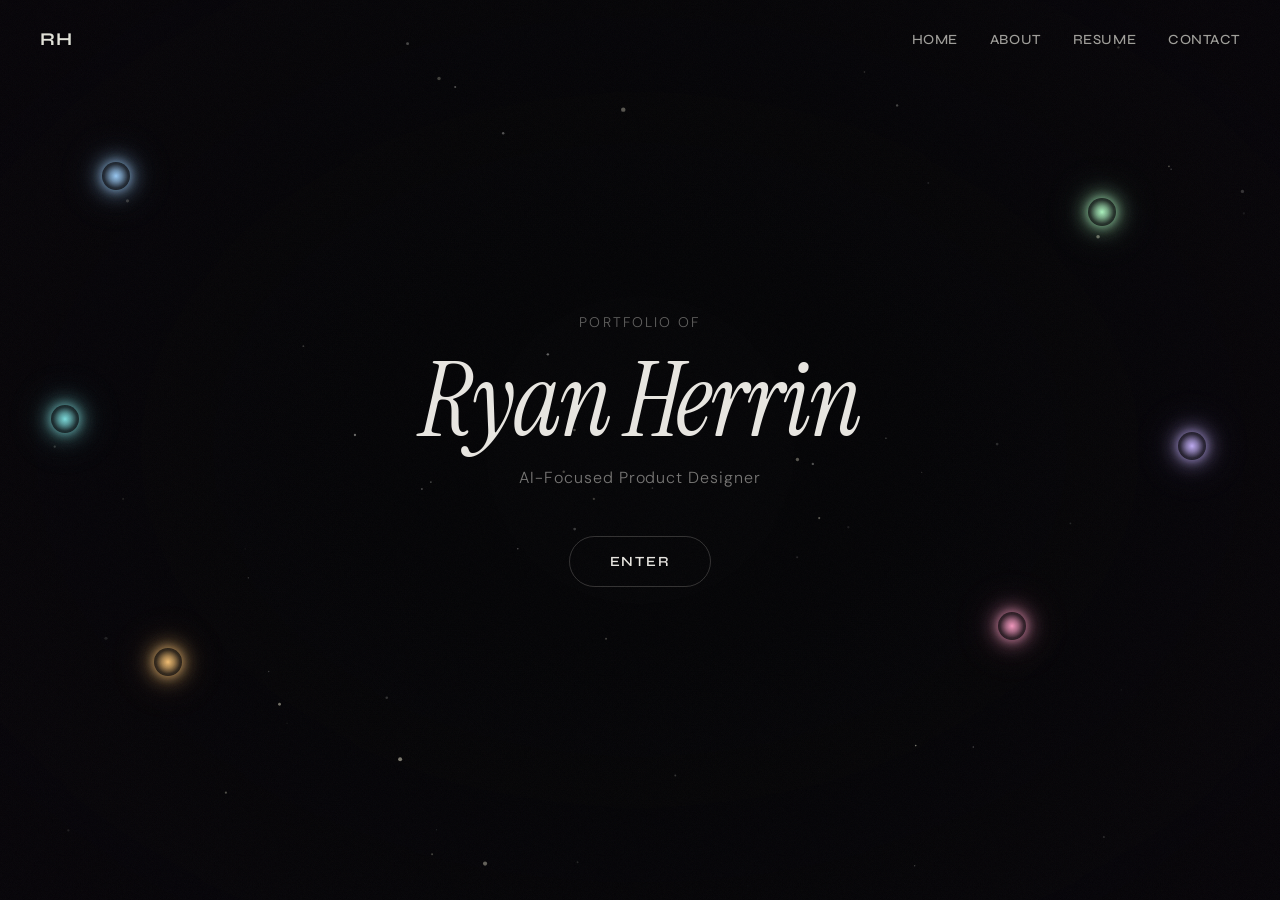
==== deep-field/index.html @ 2f9f117d "Add Resume nav link that downloads the PDF directly Placed between About and Contact on the home pag" ====
<!DOCTYPE html>
<html lang="en">
<head>
  <meta charset="UTF-8">
  <meta name="viewport" content="width=device-width, initial-scale=1.0">
  <title>Ryan Herrin — Deep Field</title>
  <link rel="preconnect" href="https://fonts.googleapis.com">
  <link rel="preconnect" href="https://fonts.gstatic.com" crossorigin>
  <link href="https://fonts.googleapis.com/css2?family=DM+Sans:wght@300;400&family=Instrument+Serif:ital@1&family=Syne:wght@500;600;700&display=swap" rel="stylesheet">
  <link rel="stylesheet" href="styles.css">
</head>
<body>

  <!-- Layer 1: Void canvas -->
  <canvas class="void" id="void"></canvas>

  <!-- Layer 2: Landing -->
  <section class="landing" id="landing">
    <div class="landing__inner">
      <p class="landing__pre">Portfolio of</p>
      <h1 class="landing__name">Ryan Herrin</h1>
      <p class="landing__role">AI-Focused Product Designer</p>
      <button class="landing__enter" id="enterBtn">Enter</button>
    </div>

    <!-- Floating Orbs -->
    <div class="orbs" id="orbs">
      <button class="orb" data-orb="photo" style="--orb-x: 8%; --orb-y: 18%;">
        <span class="orb__glow"></span>
        <span class="orb__label">Photo</span>
      </button>
      <button class="orb" data-orb="story" style="--orb-x: 85%; --orb-y: 22%;">
        <span class="orb__glow"></span>
        <span class="orb__label">My Story</span>
      </button>
      <button class="orb" data-orb="tools" style="--orb-x: 12%; --orb-y: 72%;">
        <span class="orb__glow"></span>
        <span class="orb__label">Tools</span>
      </button>
      <button class="orb" data-orb="fact" style="--orb-x: 78%; --orb-y: 68%;">
        <span class="orb__glow"></span>
        <span class="orb__label">Fun Fact</span>
      </button>
      <button class="orb" data-orb="quote" style="--orb-x: 92%; --orb-y: 48%;">
        <span class="orb__glow"></span>
        <span class="orb__label">Quote</span>
      </button>
      <button class="orb" data-orb="hobby" style="--orb-x: 4%; --orb-y: 45%;">
        <span class="orb__glow"></span>
        <span class="orb__label">Hobby</span>
      </button>
    </div>
  </section>

  <!-- Orb Card Modal -->
  <div class="orb-card" id="orbCard">
    <div class="orb-card__backdrop"></div>
    <div class="orb-card__panel">
      <button class="orb-card__close" aria-label="Close">&times;</button>
      <h3 class="orb-card__title"></h3>
      <div class="orb-card__body"></div>
    </div>
  </div>

  <!-- Lightbox -->
  <div class="lightbox" id="lightbox">
    <div class="lightbox__backdrop"></div>
    <div class="lightbox__content">
      <img class="lightbox__image" id="lightboxImage" src="" alt="" />
    </div>
    <div class="lightbox__controls">
      <button class="lightbox__arrow lightbox__arrow--prev" id="lightboxPrev" aria-label="Previous image">
        <svg width="20" height="20" viewBox="0 0 24 24" fill="none" stroke="currentColor" stroke-width="1.5"><path d="M15 4l-8 8 8 8"/></svg>
      </button>
      <button class="lightbox__close" id="lightboxClose" aria-label="Close">&times;</button>
      <button class="lightbox__arrow lightbox__arrow--next" id="lightboxNext" aria-label="Next image">
        <svg width="20" height="20" viewBox="0 0 24 24" fill="none" stroke="currentColor" stroke-width="1.5"><path d="M9 4l8 8-8 8"/></svg>
      </button>
    </div>
  </div>

  <!-- Layer 3: Projects -->
  <div class="projects" id="projects">
    <div class="projects__controls">
      <div class="projects__arrow" id="prevArrow" aria-label="Previous project">
        <svg width="20" height="20" viewBox="0 0 24 24" fill="none" stroke="currentColor" stroke-width="1.5">
          <path d="M15 4l-8 8 8 8"/>
        </svg>
      </div>
      <div class="projects__counter" id="projectCounter">
        <span class="projects__counter-current">01</span>
        <span class="projects__counter-sep">/</span>
        <span class="projects__counter-total">04</span>
      </div>
      <div class="projects__arrow" id="nextArrow" aria-label="Next project">
        <svg width="20" height="20" viewBox="0 0 24 24" fill="none" stroke="currentColor" stroke-width="1.5">
          <path d="M9 4l8 8-8 8"/>
        </svg>
      </div>
    </div>

    <section class="project" data-index="0" data-color="#3b82f6" data-gradient="linear-gradient(135deg, #080c18, #111d35 40%, #1e3a6d 70%, #3b82f6)">
      <div class="project__number">01</div>
      <div class="project__preview" style="background: linear-gradient(135deg, #080c18, #111d35 40%, #1e3a6d 70%, #3b82f6);">
        <div class="preview-mockups">
          <div class="mockup">
            <div class="mockup__bar"><span></span><span></span><span></span></div>
            <div class="mockup__screen mockup__screen--frame">
              <img src="images/lawgoat-cases.png" alt="LawGoat — Cases" loading="lazy">
            </div>
          </div>
        </div>
      </div>
      <div class="project__info">
        <h2 class="project__title">LawGoat</h2>
        <p class="project__category">Product Design / AI — Belva</p>
        <button class="project__link" data-case-study="lawgoat.html">View Project</button>
      </div>
    </section>

    <section class="project" data-index="1" data-color="#00b7c3" data-gradient="linear-gradient(160deg, #060e18, #0c2038 40%, #134a5e 70%, #00b7c3)">
      <div class="project__number">02</div>
      <div class="project__preview" style="background: linear-gradient(160deg, #060e18, #0c2038 40%, #134a5e 70%, #00b7c3);">
        <div class="preview-mockups">
          <div class="mockup">
            <div class="mockup__bar"><span></span><span></span><span></span></div>
            <div class="mockup__screen mockup__screen--frame">
              <img src="images/vmware-global-search-hero.png" alt="VMware — Global Search" loading="lazy">
            </div>
          </div>
        </div>
      </div>
      <div class="project__info">
        <h2 class="project__title">VMware</h2>
        <p class="project__category">Search UX / Enterprise Cloud</p>
        <button class="project__link" data-case-study="vmware.html">View Project</button>
      </div>
    </section>

    <section class="project" data-index="2" data-color="#00d4aa" data-gradient="linear-gradient(145deg, #040d1a, #0a2540 40%, #00695c 70%, #00d4aa)">
      <div class="project__number">03</div>
      <div class="project__preview" style="background: linear-gradient(145deg, #040d1a, #0a2540 40%, #00695c 70%, #00d4aa);">
        <div class="preview-mockups">
          <div class="mockup">
            <div class="mockup__bar"><span></span><span></span><span></span></div>
            <div class="mockup__screen" style="background: linear-gradient(180deg, #040d1a, #0a2540 60%); padding: 0; gap: 0; display: flex; flex-direction: column;">
              <div class="mock-topbar" style="border-bottom-color: rgba(0,212,170,0.1);">
                <div class="mock-logo" style="color: #00d4aa;">Currents</div>
                <div style="display: flex; gap: 12px;">
                  <div class="mock-nav-item is-active" style="color: #00d4aa;">Explore</div>
                  <div class="mock-nav-item">Data</div>
                  <div class="mock-nav-item">About</div>
                </div>
              </div>
              <div class="mock-main" style="flex: 1;">
                <div class="mock-heading" style="font-size: 14px;">Pacific Ocean Currents</div>
                <div class="mock-subtext">Real-time thermal data</div>
                <svg viewBox="0 0 400 100" style="width: 100%; margin-top: 8px;" preserveAspectRatio="none">
                  <path d="M0,50 Q50,15 100,50 T200,45 T300,55 T400,40" fill="none" stroke="rgba(0,212,170,0.5)" stroke-width="2"/>
                  <path d="M0,65 Q60,30 120,60 T240,55 T360,65 T400,55" fill="none" stroke="rgba(0,212,170,0.3)" stroke-width="1.5"/>
                  <path d="M0,35 Q40,60 100,30 T200,40 T300,25 T400,45" fill="none" stroke="rgba(0,180,200,0.35)" stroke-width="1.5"/>
                  <path d="M0,80 Q70,50 140,75 T280,70 T400,80" fill="none" stroke="rgba(0,212,170,0.2)" stroke-width="1"/>
                </svg>
                <div style="display: flex; gap: 16px; margin-top: 6px;">
                  <div style="display: flex; align-items: center; gap: 4px;"><div style="width: 6px; height: 6px; border-radius: 50%; background: #00d4aa;"></div><span class="mock-subtext">Warm</span></div>
                  <div style="display: flex; align-items: center; gap: 4px;"><div style="width: 6px; height: 6px; border-radius: 50%; background: #00b4c8;"></div><span class="mock-subtext">Cold</span></div>
                </div>
                <div style="display: flex; gap: 8px; margin-top: 8px;">
                  <div class="mock-stat" style="background: rgba(0,212,170,0.06); border-color: rgba(0,212,170,0.12);"><div class="mock-stat-value" style="color: #00d4aa; font-size: 11px;">23.4&deg;C</div><div class="mock-stat-label">Surface Temp</div></div>
                  <div class="mock-stat" style="background: rgba(0,180,200,0.06); border-color: rgba(0,180,200,0.12);"><div class="mock-stat-value" style="color: #00b4c8; font-size: 11px;">2.1 m/s</div><div class="mock-stat-label">Flow Speed</div></div>
                  <div class="mock-stat" style="background: rgba(0,212,170,0.06); border-color: rgba(0,212,170,0.12);"><div class="mock-stat-value" style="color: #00d4aa; font-size: 11px;">NNW</div><div class="mock-stat-label">Direction</div></div>
                </div>
              </div>
            </div>
          </div>
        </div>
      </div>
      <div class="project__info">
        <h2 class="project__title">Currents</h2>
        <p class="project__category">Data Visualization / Web</p>
        <button class="project__link" data-case-study="currents.html">View Project</button>
      </div>
    </section>

    <section class="project" data-index="3" data-color="#008080" data-gradient="linear-gradient(140deg, #1a1a1e, #2a2a30 30%, #005f5f 60%, #008080 80%, #00a5a5)">
      <div class="project__number">04</div>
      <div class="project__preview" style="background: linear-gradient(140deg, #1a1a1e, #2a2a30 30%, #005f5f 60%, #008080 80%, #00a5a5);">
        <div class="preview-mockups">
          <div class="mockup">
            <div class="mockup__bar"><span></span><span></span><span></span></div>
            <div class="mockup__screen mockup__screen--frame">
              <img src="images/ms95-desktop.png" alt="Windows 95 Rebuilt — desktop with Paint, Piano, Minesweeper, and Clippy open" loading="lazy">
            </div>
          </div>
        </div>
      </div>
      <div class="project__info">
        <h2 class="project__title">Windows 95 Rebuilt</h2>
        <p class="project__category">Interactive OS / Personal</p>
        <button class="project__link" data-case-study="ms95.html">View Project</button>
      </div>
    </section>

    <div class="projects__hints" id="projectHints">
      <span><kbd>&larr;</kbd><kbd>&rarr;</kbd> Navigate</span>
      <span><kbd>Enter</kbd> View</span>
      <span><kbd>Esc</kbd> Back</span>
    </div>
  </div>

  <!-- Layer 4: Overlays -->
  <div class="overlay" id="aboutOverlay">
    <div class="overlay__panel">
      <button class="overlay__close" data-close aria-label="Close">
        <svg width="24" height="24" viewBox="0 0 24 24" fill="none" stroke="currentColor" stroke-width="1.5">
          <path d="M18 6L6 18M6 6l12 12"/>
        </svg>
      </button>
      <h2 class="overlay__title">About</h2>
      <div class="overlay__body">
        <p>I'm Ryan Herrin, a product designer who ships as much code as Figma files. I'm currently Head of Product Design at Belva, where I built LawGoat, an AI-powered legal platform for law firms.</p>
        <p>I work on complex systems and AI-native interfaces, and the design systems that hold them together. Same standard whether I'm in Figma or in the codebase: clarity and craft.</p>
        <p>Open to product design roles focused on AI, developer tools, and complex software.</p>
      </div>
    </div>
  </div>

  <div class="overlay" id="contactOverlay">
    <div class="overlay__panel">
      <button class="overlay__close" data-close aria-label="Close">
        <svg width="24" height="24" viewBox="0 0 24 24" fill="none" stroke="currentColor" stroke-width="1.5">
          <path d="M18 6L6 18M6 6l12 12"/>
        </svg>
      </button>
      <h2 class="overlay__title">Contact</h2>
      <div class="overlay__body">
        <p>Open to new projects, collaborations, and conversations about design.</p>
        <div class="overlay__links">
          <a href="mailto:ryanjherrin@gmail.com" class="overlay__link">ryanjherrin@gmail.com</a>
          <a href="https://linkedin.com/in/ryanjherrin" class="overlay__link" target="_blank" rel="noopener">LinkedIn</a>
        </div>
      </div>
    </div>
  </div>

  <!-- Layer 5: Nav -->
  <nav class="nav" id="nav">
    <a href="#" class="nav__logo" id="navLogo">RH</a>
    <div class="nav__links">
      <button class="nav__link" id="navHome">Home</button>
      <button class="nav__link" data-overlay="aboutOverlay">About</button>
      <a class="nav__link" href="assets/Ryan%20Herrin%20Resume%202026.pdf" download="Ryan Herrin Resume 2026.pdf">Resume</a>
      <button class="nav__link" data-overlay="contactOverlay">Contact</button>
    </div>
  </nav>

  <!-- Layer 6: Grain -->
  <div class="grain"></div>

  <script src="script.js"></script>
</body>
</html>
---- deep-field/styles.css ----
/* ============================================
   Deep Field — Cosmic Void Portfolio
   ============================================ */

:root {
  --void: #050507;
  --white: #e8e6e1;
  --white-dim: rgba(232, 230, 225, 0.4);
  --project-color: #6a0572;
  --project-glow: rgba(106, 5, 114, 0.15);
  --ease-out-expo: cubic-bezier(0.16, 1, 0.3, 1);
  --ease-in-out: cubic-bezier(0.65, 0, 0.35, 1);
  --duration: 800ms;
}

/* ---- Custom Scrollbar ---- */

.orb-card__panel,
.project__detail,
.case-study__panel {
  scrollbar-width: none;
  position: relative;
}

.orb-card__panel::-webkit-scrollbar,
.project__detail::-webkit-scrollbar,
.case-study__panel::-webkit-scrollbar {
  display: none;
}

.scroll-thumb {
  position: fixed;
  right: 4px;
  width: 6px;
  border-radius: 2px;
  background: rgba(232, 230, 225, 0.2);
  opacity: 0;
  transition: opacity 0.3s ease;
  pointer-events: none;
  z-index: 100;
}

.scroll-thumb.is-visible {
  opacity: 1;
}

/* ---- Reset & Base ---- */

*, *::before, *::after {
  margin: 0;
  padding: 0;
  box-sizing: border-box;
}

html, body {
  width: 100%;
  height: 100%;
  overflow: hidden;
  background: var(--void);
  color: var(--white);
  font-family: 'DM Sans', sans-serif;
  font-weight: 300;
  -webkit-font-smoothing: antialiased;
  -moz-osx-font-smoothing: grayscale;
}

a {
  color: inherit;
  text-decoration: none;
}

button {
  background: none;
  border: none;
  color: inherit;
  cursor: pointer;
  font-family: inherit;
}

/* ---- Layer Stack ---- */

.void {
  position: fixed;
  inset: 0;
  z-index: 1;
}

.landing {
  position: fixed;
  inset: 0;
  z-index: 2;
  display: flex;
  align-items: center;
  justify-content: center;
  transition: opacity 600ms var(--ease-out-expo), transform 600ms var(--ease-out-expo);
}

.projects {
  position: fixed;
  inset: 0;
  z-index: 2;
  opacity: 0;
  pointer-events: none;
  transition: opacity 400ms var(--ease-out-expo);
}

.overlays,
.overlay {
  position: fixed;
  inset: 0;
  z-index: 3;
}

.nav {
  position: fixed;
  top: 0;
  left: 0;
  right: 0;
  z-index: 4;
  mix-blend-mode: difference;
}

.grain {
  position: fixed;
  inset: 0;
  z-index: 5;
  pointer-events: none;
  opacity: 0.035;
  background-image: url("data:image/svg+xml,%3Csvg viewBox='0 0 256 256' xmlns='http://www.w3.org/2000/svg'%3E%3Cfilter id='noise'%3E%3CfeTurbulence type='fractalNoise' baseFrequency='0.9' numOctaves='4' stitchTiles='stitch'/%3E%3C/filter%3E%3Crect width='100%25' height='100%25' filter='url(%23noise)'/%3E%3C/svg%3E");
  background-repeat: repeat;
  background-size: 180px;
}

/* ---- Depth fog vignette ---- */

body::after {
  content: '';
  position: fixed;
  inset: 0;
  z-index: 1;
  pointer-events: none;
  background: radial-gradient(ellipse at 50% 50%, transparent 30%, var(--void) 100%);
  opacity: 0.5;
  transition: background 800ms ease;
}

/* ---- Nav ---- */

.nav {
  display: flex;
  align-items: center;
  justify-content: space-between;
  padding: 28px 40px;
}

.nav__logo {
  font-family: 'Syne', sans-serif;
  font-weight: 700;
  font-size: 18px;
  letter-spacing: 0.05em;
}

.nav__links {
  display: flex;
  gap: 32px;
}

.nav__link {
  font-family: 'Syne', sans-serif;
  font-weight: 500;
  font-size: 14px;
  letter-spacing: 0.04em;
  text-transform: uppercase;
  opacity: 0.7;
  transition: opacity 300ms ease;
}

.nav__link:hover {
  opacity: 1;
}

/* ---- Landing ---- */

.landing__inner {
  text-align: center;
}

.landing__pre {
  font-size: 14px;
  letter-spacing: 0.15em;
  text-transform: uppercase;
  opacity: 0.4;
  margin-bottom: 16px;
}

.landing__name {
  font-family: 'Instrument Serif', serif;
  font-style: italic;
  font-weight: 400;
  font-size: clamp(48px, 8vw, 120px);
  line-height: 1.05;
  letter-spacing: -0.02em;
  margin-bottom: 12px;
}

.landing__role {
  font-size: 16px;
  opacity: 0.5;
  letter-spacing: 0.06em;
  margin-bottom: 48px;
}

.landing__enter {
  font-family: 'Syne', sans-serif;
  font-weight: 600;
  font-size: 14px;
  letter-spacing: 0.12em;
  text-transform: uppercase;
  padding: 16px 40px;
  border: 1px solid rgba(232, 230, 225, 0.2);
  border-radius: 60px;
  transition: border-color 400ms ease, background 400ms ease, transform 200ms ease;
}

.landing__enter:hover {
  border-color: rgba(232, 230, 225, 0.5);
  background: rgba(232, 230, 225, 0.05);
}

.landing__enter:active {
  transform: scale(0.97);
}

/* Landing exit transition */
.landing.is-exiting {
  opacity: 0;
  transform: scale(1.1) translateZ(100px);
  pointer-events: none;
}

.landing.is-hidden {
  display: none;
}

/* ---- Floating Orbs (fairy lights) ---- */

.orbs {
  position: absolute;
  inset: 0;
  z-index: 1;
  pointer-events: none;
  --parallax-x: 0;
  --parallax-y: 0;
  transform: translate(var(--parallax-x), var(--parallax-y));
  will-change: transform;
  transition: transform 0.3s ease-out;
}

.orb {
  --fairy: 190, 220, 255;          /* default cool-white */
  position: absolute;
  left: var(--orb-x);
  top: var(--orb-y);
  width: 28px;
  height: 28px;
  border-radius: 50%;
  border: none;
  background: none;
  color: inherit;
  padding: 0;
  pointer-events: auto;
  cursor: pointer;
  display: flex;
  align-items: center;
  justify-content: center;
  animation: orbFloat 6s ease-in-out infinite,
             orbPulse 3s ease-in-out infinite;
}

/* Per-orb fairy colors */
.orb:nth-child(1) { --fairy: 160, 210, 255; }  /* soft blue */
.orb:nth-child(2) { --fairy: 180, 255, 200; animation-duration: 7s, 3.4s; animation-delay: -1s, -0.6s; }  /* mint */
.orb:nth-child(3) { --fairy: 255, 200, 120; animation-duration: 8s, 2.8s; animation-delay: -2.5s, -1.2s; }  /* warm gold */
.orb:nth-child(4) { --fairy: 255, 160, 200; animation-duration: 5.5s, 3.6s; animation-delay: -0.5s, -2s; }  /* pink */
.orb:nth-child(5) { --fairy: 200, 180, 255; animation-duration: 7.5s, 2.6s; animation-delay: -3s, -0.8s; }  /* lavender */
.orb:nth-child(6) { --fairy: 130, 230, 230; animation-duration: 6.5s, 3.2s; animation-delay: -1.8s, -1.5s; }  /* cyan */

/* Bright core */
.orb__glow {
  width: 100%;
  height: 100%;
  border-radius: 50%;
  border: none;
  background: radial-gradient(circle at 50% 50%,
    rgba(var(--fairy), 0.95) 0%,
    rgba(var(--fairy), 0.6) 30%,
    rgba(var(--fairy), 0.15) 60%,
    transparent 100%);
  box-shadow:
    0 0 8px 2px rgba(var(--fairy), 0.5),
    0 0 20px 6px rgba(var(--fairy), 0.25),
    0 0 40px 12px rgba(var(--fairy), 0.1);
  transition: transform 0.4s var(--ease-out-expo),
              box-shadow 0.4s ease;
}

/* Outer aura via pseudo-element */
.orb__glow::after {
  content: '';
  position: absolute;
  inset: -18px;
  border-radius: 50%;
  background: radial-gradient(circle,
    rgba(var(--fairy), 0.08) 0%,
    rgba(var(--fairy), 0.03) 40%,
    transparent 70%);
  pointer-events: none;
}

.orb:hover .orb__glow {
  transform: scale(1.3);
  box-shadow:
    0 0 12px 4px rgba(var(--fairy), 0.7),
    0 0 30px 10px rgba(var(--fairy), 0.35),
    0 0 60px 20px rgba(var(--fairy), 0.15);
}

.orb__label {
  position: absolute;
  bottom: -1.75rem;
  left: 50%;
  transform: translateX(-50%) translateY(4px);
  font-family: 'Syne', sans-serif;
  font-size: 10px;
  font-weight: 600;
  letter-spacing: 0.12em;
  text-transform: uppercase;
  color: rgba(var(--fairy), 0.7);
  white-space: nowrap;
  opacity: 0;
  transition: opacity 0.3s ease, transform 0.3s ease;
  pointer-events: none;
  text-shadow: 0 0 8px rgba(var(--fairy), 0.4);
}

.orb:hover .orb__label {
  opacity: 1;
  transform: translateX(-50%) translateY(0);
}

@keyframes orbFloat {
  0%, 100% { transform: translate(0, 0); }
  25% { transform: translate(8px, -12px); }
  50% { transform: translate(-4px, 8px); }
  75% { transform: translate(6px, 4px); }
}

@keyframes orbPulse {
  0%, 100% { opacity: 0.7; filter: brightness(1); }
  50% { opacity: 1; filter: brightness(1.3); }
}

/* ---- Orb Card Modal ---- */

.orb-card {
  position: fixed;
  inset: 0;
  z-index: 10;
  display: flex;
  align-items: center;
  justify-content: center;
  pointer-events: none;
  opacity: 0;
  visibility: hidden;
  transition: opacity 0.3s ease, visibility 0.3s ease;
}

.orb-card.is-open {
  pointer-events: auto;
  opacity: 1;
  visibility: visible;
}

.orb-card__backdrop {
  position: absolute;
  inset: 0;
  background: rgba(5, 5, 7, 0.6);
  backdrop-filter: blur(6px);
  -webkit-backdrop-filter: blur(6px);
}

.orb-card__panel {
  position: relative;
  max-width: 400px;
  width: 90%;
  max-height: 80vh;
  overflow-y: auto;
  background: rgba(20, 20, 22, 0.85);
  border: 1px solid rgba(232, 230, 225, 0.1);
  border-radius: 16px;
  backdrop-filter: blur(20px);
  -webkit-backdrop-filter: blur(20px);
  padding: 2.5rem;
  transform: scale(0.92) translateY(20px);
  transition: transform 0.4s var(--ease-out-expo);
}

.orb-card.is-open .orb-card__panel {
  transform: scale(1) translateY(0);
}

.orb-card__close {
  position: absolute;
  top: 1rem;
  right: 1rem;
  width: 32px;
  height: 32px;
  border-radius: 50%;
  border: 1px solid rgba(232, 230, 225, 0.15);
  background: rgba(5, 5, 7, 0.4);
  color: var(--white);
  font-size: 1.2rem;
  line-height: 1;
  cursor: pointer;
  display: flex;
  align-items: center;
  justify-content: center;
  transition: border-color 0.3s ease, background 0.3s ease;
}

.orb-card__close:hover {
  border-color: rgba(232, 230, 225, 0.5);
  background: rgba(232, 230, 225, 0.08);
}

.orb-card__title {
  font-family: 'Syne', sans-serif;
  font-size: 1.4rem;
  font-weight: 700;
  letter-spacing: -0.02em;
  margin-bottom: 1.25rem;
  color: var(--white);
}

.orb-card__body {
  font-family: 'DM Sans', sans-serif;
  font-size: 15px;
  line-height: 1.7;
  color: rgba(232, 230, 225, 0.7);
}

.orb-card__body img {
  width: 100%;
  border-radius: 8px;
  margin-bottom: 1rem;
}

.orb-card__body .orb-pills {
  display: flex;
  flex-wrap: wrap;
  gap: 8px;
}

.orb-card__body .orb-pill {
  font-family: 'Syne', sans-serif;
  font-size: 11px;
  font-weight: 500;
  letter-spacing: 0.06em;
  text-transform: uppercase;
  padding: 6px 14px;
  border: 1px solid rgba(232, 230, 225, 0.15);
  border-radius: 60px;
  background: rgba(232, 230, 225, 0.05);
  color: var(--white);
}

.orb-card__body blockquote {
  font-family: 'Instrument Serif', serif;
  font-style: italic;
  font-size: 1.15rem;
  line-height: 1.6;
  color: var(--white);
  border-left: 2px solid var(--white-dim);
  padding-left: 1.25rem;
  margin: 0;
}

.orb-card__body blockquote cite {
  display: block;
  font-family: 'DM Sans', sans-serif;
  font-style: normal;
  font-size: 13px;
  color: var(--white-dim);
  margin-top: 0.75rem;
}

/* ---- Projects Container ---- */

.projects.is-active {
  opacity: 1;
  pointer-events: auto;
}

/* ---- Bottom Controls Bar ---- */

.projects__controls {
  position: absolute;
  bottom: 36px;
  left: 50%;
  transform: translateX(-50%);
  z-index: 10;
  display: flex;
  align-items: center;
  gap: 20px;
}

.projects__arrow {
  width: 44px;
  height: 44px;
  display: flex;
  align-items: center;
  justify-content: center;
  border: 1px solid rgba(232, 230, 225, 0.15);
  border-radius: 50%;
  opacity: 0.5;
  cursor: pointer;
  transition: opacity 300ms ease, border-color 300ms ease, transform 200ms ease;
  flex-shrink: 0;
}

.projects__arrow:hover {
  opacity: 1;
  border-color: rgba(232, 230, 225, 0.4);
}

.projects__arrow:active {
  transform: scale(0.92);
}

/* ---- Project Counter ---- */

.projects__counter {
  font-family: 'DM Sans', sans-serif;
  font-weight: 300;
  font-size: 14px;
  letter-spacing: 0.2em;
  opacity: 0.4;
  display: flex;
  gap: 6px;
}

.projects__counter-current {
  opacity: 1;
}

.projects__counter-sep {
  opacity: 0.4;
}

/* ---- Project Slide ---- */

.project {
  position: absolute;
  inset: 0;
  display: flex;
  align-items: center;
  justify-content: center;
  opacity: 0;
  pointer-events: none;
  perspective: 1000px;
}

.project.is-active {
  opacity: 1;
  pointer-events: auto;
}

/* Transition states */
.project.is-leaving {
  animation: projectLeave var(--duration) var(--ease-in-out) forwards;
}

.project.is-entering {
  animation: projectEnter var(--duration) var(--ease-in-out) forwards;
}

@keyframes projectLeave {
  0% {
    opacity: 1;
    transform: scale(1) translateZ(0);
  }
  100% {
    opacity: 0;
    transform: scale(0.85) translateZ(-200px);
  }
}

@keyframes projectEnter {
  0% {
    opacity: 0;
    transform: scale(1.15) translateZ(200px);
  }
  100% {
    opacity: 1;
    transform: scale(1) translateZ(0);
  }
}

/* ---- Project Layout ---- */

.project__preview {
  position: absolute;
  width: 55vw;
  height: 65vh;
  max-height: 680px;
  right: 5vw;
  top: 50%;
  transform: translateY(-50%);
  border-radius: 16px;
  overflow: hidden;
  box-shadow: 0 0 120px 40px var(--project-glow);
  transition: box-shadow var(--duration) ease;
}

.project__number {
  position: absolute;
  left: 6vw;
  top: 50%;
  transform: translateY(-70%);
  font-family: 'Instrument Serif', serif;
  font-style: italic;
  font-size: clamp(80px, 12vw, 180px);
  line-height: 1;
  opacity: 0.08;
  user-select: none;
}

.project__info {
  position: absolute;
  left: 6vw;
  top: 50%;
  transform: translateY(-20%);
  max-width: 30vw;
}

.project__title {
  font-family: 'Syne', sans-serif;
  font-weight: 700;
  font-size: clamp(28px, 4vw, 56px);
  line-height: 1.1;
  letter-spacing: -0.02em;
  margin-bottom: 12px;
}

.project__category {
  font-size: 14px;
  letter-spacing: 0.08em;
  text-transform: uppercase;
  opacity: 0.45;
  margin-bottom: 28px;
}

.project__link {
  font-family: 'Syne', sans-serif;
  font-weight: 600;
  font-size: 12px;
  letter-spacing: 0.1em;
  text-transform: uppercase;
  opacity: 0.6;
  padding: 10px 24px;
  border: 1px solid rgba(232, 230, 225, 0.25);
  border-radius: 60px;
  white-space: nowrap;
  transition: opacity 300ms ease, border-color 300ms ease, background 300ms ease;
}

.project__link:hover {
  opacity: 1;
  border-color: rgba(232, 230, 225, 0.5);
  background: rgba(232, 230, 225, 0.05);
}

/* ---- Shortcut Hints ---- */

.projects__hints {
  position: absolute;
  bottom: 36px;
  right: 40px;
  z-index: 10;
  display: flex;
  flex-wrap: wrap;
  justify-content: flex-end;
  gap: 16px 24px;
  max-width: 40%;
  font-family: 'DM Sans', sans-serif;
  font-size: 13px;
  letter-spacing: 0.04em;
  color: rgba(232, 230, 225, 0.55);
  transition: opacity 400ms ease;
}

.projects__hints span {
  display: flex;
  align-items: center;
  gap: 8px;
}

.projects__hints kbd {
  display: inline-block;
  font-family: inherit;
  font-size: 11px;
  line-height: 1;
  padding: 4px 8px;
  border: 1px solid rgba(232, 230, 225, 0.2);
  border-radius: 4px;
  background: rgba(232, 230, 225, 0.08);
  color: rgba(232, 230, 225, 0.7);
}

/* ---- Detail View — Expand In-Place ---- */

.project.is-detail .project__preview {
  opacity: 0;
  pointer-events: none;
  transition: opacity 400ms ease;
}

.project.is-detail-closing .project__preview {
  opacity: 0;
  transition: none;
}

.project.is-detail .project__number {
  opacity: 0;
  transition: opacity 400ms ease;
}

.project.is-detail .project__info {
  opacity: 0;
  pointer-events: none;
  transition: opacity 400ms ease;
}

/* Hide controls when detail is open */
.projects.has-detail .projects__controls,
.projects.has-detail .projects__hints {
  opacity: 0;
  pointer-events: none;
  transition: opacity 400ms ease;
}

/* ---- Detail Panel ---- */

.project__detail {
  display: none;
  position: fixed;
  inset: 0;
  z-index: 2;
  flex-direction: column;
  justify-content: flex-start;
  align-items: center;
  padding: 2rem 3rem 5rem;
  text-align: center;
  overflow-y: auto;
  background: rgba(5, 5, 7, 0.92);
  backdrop-filter: blur(40px);
  -webkit-backdrop-filter: blur(40px);
}

.project.is-detail .project__detail {
  display: flex;
  animation: detailFadeIn 500ms ease both;
  animation-delay: 300ms;
}

.project.is-detail-closing .project__detail {
  animation: detailFadeOut 300ms ease both;
}

@keyframes detailFadeIn {
  from { opacity: 0; transform: translateY(20px); }
  to   { opacity: 1; transform: translateY(0); }
}

@keyframes detailFadeOut {
  from { opacity: 1; transform: translateY(0); }
  to   { opacity: 0; transform: translateY(-10px); }
}

/* Back Button */
.project__detail-back {
  position: sticky;
  top: 56px;
  align-self: flex-start;
  z-index: 10;
  font-family: 'Syne', sans-serif;
  font-weight: 500;
  font-size: 13px;
  letter-spacing: 0.08em;
  text-transform: uppercase;
  color: var(--white);
  background: rgba(5, 5, 7, 0.6);
  border: 1px solid rgba(232, 230, 225, 0.2);
  border-radius: 60px;
  padding: 10px 24px;
  cursor: pointer;
  backdrop-filter: blur(12px);
  -webkit-backdrop-filter: blur(12px);
  transition: border-color 300ms ease, background 300ms ease;
  margin-bottom: -44px;
  flex-shrink: 0;
}

.project__detail-back:hover {
  border-color: rgba(232, 230, 225, 0.5);
  background: rgba(232, 230, 225, 0.05);
}

/* Detail Content */
.project__detail-content {
  max-width: 900px;
  display: flex;
  flex-direction: column;
  align-items: center;
  gap: 24px;
}

.project__detail-title {
  font-family: 'Syne', sans-serif;
  font-weight: 700;
  font-size: clamp(28px, 5vw, 48px);
  line-height: 1.1;
  letter-spacing: -0.02em;
  order: -2;
}

.project__detail-desc {
  font-size: 16px;
  line-height: 1.8;
  opacity: 0.7;
  max-width: 680px;
}

.project__detail-tags {
  display: flex;
  flex-wrap: wrap;
  gap: 8px 16px;
  justify-content: center;
  order: -1;
}

.project__detail-tags span {
  font-family: 'Syne', sans-serif;
  font-weight: 500;
  font-size: 11px;
  letter-spacing: 0.06em;
  text-transform: uppercase;
  padding: 6px 14px;
  border-radius: 6px;
}

/* LawGoat: purple, blue, pink, amber — all distinct */
.tag-design       { background: rgba(139, 92, 246, 0.1);  color: rgba(167, 139, 250, 0.8); }
.tag-ai           { background: rgba(59, 130, 246, 0.1);  color: rgba(96, 165, 250, 0.8); }
.tag-legal        { background: rgba(244, 114, 182, 0.1); color: rgba(244, 114, 182, 0.8); }
.tag-dashboard    { background: rgba(251, 191, 36, 0.1);  color: rgba(251, 191, 36, 0.8); }
/* VMware: teal, sky, orange, green — all distinct */
.tag-enterprise   { background: rgba(0, 183, 195, 0.1);   color: rgba(0, 183, 195, 0.8); }
.tag-cloud        { background: rgba(56, 189, 248, 0.1);  color: rgba(56, 189, 248, 0.8); }
.tag-systems      { background: rgba(251, 146, 60, 0.1);  color: rgba(251, 146, 60, 0.8); }
.tag-dataviz      { background: rgba(0, 212, 170, 0.1);   color: rgba(0, 212, 170, 0.8); }
/* Currents: green, blue, amber, purple — all distinct */
.tag-web          { background: rgba(59, 130, 246, 0.1);  color: rgba(96, 165, 250, 0.8); }
.tag-d3           { background: rgba(251, 191, 36, 0.1);  color: rgba(251, 191, 36, 0.8); }
.tag-editorial    { background: rgba(139, 92, 246, 0.1);  color: rgba(167, 139, 250, 0.8); }
/* MS95: teal, pink, sky, orange — all distinct (systems reused from VMware) */
.tag-concept      { background: rgba(0, 183, 195, 0.1);   color: rgba(0, 183, 195, 0.8); }
.tag-ui           { background: rgba(244, 114, 182, 0.1); color: rgba(244, 114, 182, 0.8); }
.tag-nostalgia    { background: rgba(56, 189, 248, 0.1);  color: rgba(56, 189, 248, 0.8); }

.project__detail-links {
  display: flex;
  gap: 12px;
  margin-top: 8px;
}

.project__detail-link {
  font-family: 'Syne', sans-serif;
  font-weight: 500;
  font-size: 13px;
  letter-spacing: 0.06em;
  text-transform: uppercase;
  color: var(--white);
  padding: 10px 28px;
  border: 1px solid rgba(232, 230, 225, 0.25);
  border-radius: 60px;
  transition: border-color 300ms ease, background 300ms ease;
}

.project__detail-link:hover {
  border-color: rgba(232, 230, 225, 0.6);
  background: rgba(232, 230, 225, 0.08);
}

/* Other Projects Nav */
.detail-other {
  width: 100%;
  margin-top: 16px;
  padding-top: 24px;
  border-top: 1px solid rgba(232, 230, 225, 0.08);
}

.detail-other__label {
  font-family: 'Syne', sans-serif;
  font-size: 11px;
  font-weight: 600;
  letter-spacing: 0.1em;
  text-transform: uppercase;
  color: rgba(232, 230, 225, 0.35);
  margin-bottom: 12px;
}

.detail-other__list {
  display: flex;
  gap: 10px;
  flex-wrap: wrap;
  justify-content: center;
}

.detail-other__item {
  display: flex;
  align-items: center;
  gap: 8px;
  font-family: 'Syne', sans-serif;
  font-size: 13px;
  font-weight: 500;
  color: var(--white);
  background: rgba(232, 230, 225, 0.04);
  border: 1px solid rgba(232, 230, 225, 0.1);
  border-radius: 60px;
  padding: 10px 20px;
  cursor: pointer;
  transition: border-color 300ms ease, background 300ms ease;
}

.detail-other__item:hover {
  border-color: rgba(232, 230, 225, 0.3);
  background: rgba(232, 230, 225, 0.08);
}

.detail-other__dot {
  width: 8px;
  height: 8px;
  border-radius: 50%;
  flex-shrink: 0;
}

/* Detail Preview Card */
.detail-preview {
  position: relative;
  width: 100%;
  max-width: 640px;
  aspect-ratio: 16 / 10;
  border-radius: 16px;
  margin-top: 44px;
  overflow: hidden;
  box-shadow: 0 0 60px 20px var(--project-glow);
  order: -3;
}

.detail-preview .preview-mockups {
  position: absolute;
  inset: 0;
  pointer-events: none;
}

.detail-preview .preview-mockups .mockup {
  width: 100%;
  height: 100%;
  max-width: none;
  border-radius: 0;
  border: none;
  box-shadow: none;
  display: flex;
  flex-direction: column;
}

.detail-preview .preview-mockups .mockup__bar {
  padding: 10px 14px;
  flex-shrink: 0;
}

.detail-preview .preview-mockups .mockup__screen {
  min-height: 0;
  flex: 1;
  overflow: hidden;
}

/* Feature Cards */
.project__detail-features {
  display: grid;
  grid-template-columns: repeat(3, 1fr);
  gap: 16px;
  width: 100%;
  text-align: left;
}

.feature-card {
  background: rgba(232, 230, 225, 0.03);
  border: 1px solid rgba(232, 230, 225, 0.1);
  border-radius: 16px;
  padding: 20px;
  display: flex;
  flex-direction: column;
  align-items: flex-start;
  gap: 10px;
  transition: border-color 300ms ease, background 300ms ease;
  cursor: pointer;
}

.feature-card:hover {
  border-color: rgba(232, 230, 225, 0.25);
  background: rgba(232, 230, 225, 0.05);
}

.feature-card__visual {
  width: 36px;
  height: 36px;
  border-radius: 10px;
  display: flex;
  align-items: center;
  justify-content: center;
}

.feature-card__title {
  font-family: 'Syne', sans-serif;
  font-weight: 600;
  font-size: 14px;
  line-height: 1.2;
}

.feature-card__desc {
  font-size: 13px;
  line-height: 1.5;
  opacity: 0.5;
}

.feature-card__arrow {
  font-family: 'Syne', sans-serif;
  font-size: 12px;
  font-weight: 500;
  letter-spacing: 0.04em;
  opacity: 0.35;
  margin-top: auto;
  transition: opacity 300ms ease;
}

.feature-card:hover .feature-card__arrow {
  opacity: 0.7;
}

/* Feature Card Spotlight Thumbnail */
.feature-card__thumb {
  position: relative;
  width: 100%;
  aspect-ratio: 16 / 10;
  border-radius: 6px;
  overflow: hidden;
  margin-bottom: 10px;
}

.feature-card__thumb img {
  width: 100%;
  height: 100%;
  object-fit: cover;
}

/* Lightbox Overlay */
.lightbox {
  position: fixed;
  inset: 0;
  z-index: 50;
  display: flex;
  align-items: center;
  justify-content: center;
  pointer-events: none;
  opacity: 0;
  visibility: hidden;
  transition: opacity 0.3s ease, visibility 0.3s ease;
}

.lightbox.is-open {
  opacity: 1;
  visibility: visible;
  pointer-events: auto;
}

.lightbox__backdrop {
  position: absolute;
  inset: 0;
  background: rgba(5, 5, 7, 0.92);
  backdrop-filter: blur(16px);
  -webkit-backdrop-filter: blur(16px);
}

.lightbox__content {
  position: relative;
  display: flex;
  align-items: center;
  justify-content: center;
  width: 90vw;
  height: 80vh;
  transform: scale(0.95);
  transition: transform 0.3s ease;
}

.lightbox.is-open .lightbox__content {
  transform: scale(1);
}

.lightbox__image {
  max-width: 100%;
  max-height: 100%;
  object-fit: contain;
  border-radius: 8px;
  box-shadow: 0 12px 60px rgba(0, 0, 0, 0.5);
}

.lightbox__controls {
  position: absolute;
  bottom: 32px;
  left: 50%;
  transform: translateX(-50%);
  display: flex;
  align-items: center;
  gap: 16px;
  z-index: 2;
}

.lightbox__close,
.lightbox__arrow {
  width: 44px;
  height: 44px;
  border-radius: 50%;
  display: flex;
  align-items: center;
  justify-content: center;
  background: rgba(232, 230, 225, 0.08);
  border: 1px solid rgba(232, 230, 225, 0.12);
  backdrop-filter: blur(12px);
  -webkit-backdrop-filter: blur(12px);
  color: var(--white);
  font-size: 22px;
  cursor: pointer;
  transition: background 0.2s ease, border-color 0.2s ease;
}

.lightbox__close:hover,
.lightbox__arrow:hover {
  background: rgba(232, 230, 225, 0.15);
  border-color: rgba(232, 230, 225, 0.25);
}

.lightbox--single .lightbox__arrow {
  display: none;
}

/* Lightbox Responsive */
@media (max-width: 768px) {
  .lightbox__content {
    width: 96vw;
    height: 70vh;
  }

  .lightbox__controls {
    bottom: 20px;
  }

  .lightbox__close,
  .lightbox__arrow {
    width: 38px;
    height: 38px;
    font-size: 18px;
  }
}

/* Case Study Modal */
.case-study {
  position: fixed;
  inset: 0;
  z-index: 20;
  display: flex;
  align-items: center;
  justify-content: center;
  pointer-events: none;
  opacity: 0;
  visibility: hidden;
  transition: opacity 0.3s ease, visibility 0.3s ease;
}

.case-study.is-open {
  pointer-events: auto;
  opacity: 1;
  visibility: visible;
}

.case-study__backdrop {
  position: absolute;
  inset: 0;
  background: rgba(5, 5, 7, 0.7);
  backdrop-filter: blur(8px);
  -webkit-backdrop-filter: blur(8px);
}

.case-study__panel {
  position: relative;
  max-width: 560px;
  width: 90%;
  max-height: 80vh;
  overflow-y: auto;
  background: rgba(20, 20, 22, 0.9);
  border: 1px solid rgba(232, 230, 225, 0.1);
  border-radius: 16px;
  backdrop-filter: blur(20px);
  -webkit-backdrop-filter: blur(20px);
  padding: 2.5rem;
  transform: scale(0.92) translateY(20px);
  transition: transform 0.4s var(--ease-out-expo);
  text-align: left;
}

.case-study.is-open .case-study__panel {
  transform: scale(1) translateY(0);
}

.case-study__close {
  position: sticky;
  top: 0;
  float: right;
  width: 32px;
  height: 32px;
  border-radius: 50%;
  border: 1px solid rgba(232, 230, 225, 0.15);
  background: rgba(5, 5, 7, 0.6);
  backdrop-filter: blur(12px);
  -webkit-backdrop-filter: blur(12px);
  color: var(--white);
  font-size: 1.2rem;
  line-height: 1;
  cursor: pointer;
  display: flex;
  align-items: center;
  justify-content: center;
  transition: border-color 0.3s ease, background 0.3s ease;
  z-index: 2;
}

.case-study__close:hover {
  border-color: rgba(232, 230, 225, 0.5);
  background: rgba(232, 230, 225, 0.08);
}

.case-study__icon {
  width: 48px;
  height: 48px;
  border-radius: 12px;
  display: flex;
  align-items: center;
  justify-content: center;
  margin-bottom: 16px;
}

.case-study__title {
  font-family: 'Syne', sans-serif;
  font-size: 1.3rem;
  font-weight: 700;
  letter-spacing: -0.02em;
  margin-bottom: 8px;
  color: var(--white);
}

.case-study__desc {
  font-size: 15px;
  line-height: 1.7;
  color: rgba(232, 230, 225, 0.65);
  margin-bottom: 24px;
}

.case-study__image {
  width: 100%;
  border-radius: 10px;
  margin-bottom: 24px;
  overflow: hidden;
}

/* Gallery item with hover overlay */
.case-study__gallery-item {
  position: relative;
  border-radius: 10px;
  overflow: hidden;
  background: rgba(232, 230, 225, 0.04);
  border: 1px solid rgba(232, 230, 225, 0.06);
  aspect-ratio: 16 / 10;
  cursor: zoom-in;
}

.case-study__gallery-item img {
  width: 100%;
  height: 100%;
  object-fit: cover;
  transition: transform 0.4s ease;
}

.case-study__gallery-item::after {
  content: '';
  position: absolute;
  inset: 0;
  background: rgba(0, 0, 0, 0.4) url("data:image/svg+xml,%3Csvg xmlns='http://www.w3.org/2000/svg' width='28' height='28' viewBox='0 0 24 24' fill='none' stroke='rgba(255,255,255,0.8)' stroke-width='1.5'%3E%3Ccircle cx='11' cy='11' r='7'/%3E%3Cpath d='M16 16l4 4'/%3E%3C/svg%3E") center / 28px no-repeat;
  opacity: 0;
  transition: opacity 0.3s ease;
  pointer-events: none;
}

.case-study__gallery-item:hover::after {
  opacity: 1;
}

.case-study__gallery-item:hover img {
  transform: scale(1.06);
}

.case-study__section {
  margin-bottom: 20px;
}

.case-study__section-title {
  font-family: 'Syne', sans-serif;
  font-size: 11px;
  font-weight: 600;
  letter-spacing: 0.1em;
  text-transform: uppercase;
  color: rgba(232, 230, 225, 0.4);
  margin-bottom: 8px;
}

.case-study__section p {
  font-size: 14px;
  line-height: 1.7;
  color: rgba(232, 230, 225, 0.6);
}


/* ---- Mockup Screens ---- */

.mockups {
  display: flex;
  align-items: flex-end;
  justify-content: center;
  gap: 20px;
  width: 100%;
  max-width: 640px;
}

.mockup {
  flex: 1;
  max-width: 420px;
  border-radius: 8px;
  overflow: hidden;
  border: 1px solid rgba(232, 230, 225, 0.1);
  background: rgba(5, 5, 7, 0.6);
  box-shadow: 0 8px 40px rgba(0, 0, 0, 0.4);
}

.mockup--phone {
  flex: 0 0 140px;
  max-width: 140px;
  border-radius: 12px;
}

.mockup__bar {
  display: flex;
  align-items: center;
  gap: 5px;
  padding: 8px 10px;
  background: rgba(232, 230, 225, 0.04);
  border-bottom: 1px solid rgba(232, 230, 225, 0.06);
}

.mockup__bar span {
  width: 7px;
  height: 7px;
  border-radius: 50%;
  background: rgba(232, 230, 225, 0.12);
}

.mockup--phone .mockup__bar {
  justify-content: center;
  padding: 6px;
}

.mockup--phone .mockup__bar span {
  width: 32px;
  height: 4px;
  border-radius: 2px;
}

.mockup__screen {
  padding: 12px;
  min-height: 200px;
  display: flex;
  flex-direction: column;
  gap: 8px;
}

.mockup--phone .mockup__screen {
  min-height: 240px;
  padding: 10px;
  gap: 8px;
}

/* Wireframe building blocks */
.mockup__nav-wire {
  height: 8px;
  border-radius: 4px;
  background: rgba(232, 230, 225, 0.08);
}

.mockup__hero-wire {
  height: 25%;
  border-radius: 6px;
  background: rgba(232, 230, 225, 0.06);
}

.mockup__line-wire {
  height: 6px;
  width: 80%;
  border-radius: 3px;
  background: rgba(232, 230, 225, 0.08);
}

.mockup__btn-wire {
  width: 50%;
  height: 24px;
  border-radius: 12px;
  border: 1px solid rgba(232, 230, 225, 0.12);
  margin-top: auto;
  align-self: center;
}

.mockup__card-wire {
  flex: 1;
  min-height: 50px;
  border-radius: 6px;
  background: rgba(232, 230, 225, 0.05);
  border: 1px solid rgba(232, 230, 225, 0.06);
}

.mockup__stat-wire {
  flex: 1;
  height: 36px;
  border-radius: 6px;
  background: rgba(232, 230, 225, 0.05);
  border: 1px solid rgba(232, 230, 225, 0.06);
}

.mockup__chart-wire {
  height: 35%;
  border-radius: 6px;
  background: linear-gradient(180deg, rgba(232, 230, 225, 0.06) 0%, rgba(232, 230, 225, 0.02) 100%);
  border: 1px solid rgba(232, 230, 225, 0.06);
}

.mockup__circle-wire {
  width: 60px;
  height: 60px;
  border-radius: 50%;
  border: 1px solid rgba(232, 230, 225, 0.1);
  align-self: center;
  margin: 12px 0;
}

.mockup__row {
  display: flex;
  gap: 8px;
}

/* Sidebar + content layout */
.mockup__sidebar-wire {
  position: absolute;
  left: 0;
  top: 0;
  bottom: 0;
  width: 22%;
  background: rgba(232, 230, 225, 0.04);
  border-right: 1px solid rgba(232, 230, 225, 0.06);
}

.mockup__screen:has(.mockup__sidebar-wire) {
  position: relative;
  padding-left: calc(22% + 12px);
}

.mockup__content-wire {
  display: flex;
  flex-direction: column;
  gap: 8px;
  flex: 1;
}

/* ---- Preview Mockups (on project card) ---- */

.preview-mockups {
  position: absolute;
  inset: 0;
  pointer-events: none;
}

.preview-mockups .mockup {
  width: 100%;
  height: 100%;
  max-width: none;
  border-radius: 0;
  border: none;
  box-shadow: none;
  display: flex;
  flex-direction: column;
}

.preview-mockups .mockup__bar {
  padding: 10px 14px;
  flex-shrink: 0;
}

.preview-mockups .mockup__screen {
  min-height: 0;
  flex: 1;
  overflow: hidden;
}

/* Future: when using real images instead of mockups */
.project__preview img {
  width: 100%;
  height: 100%;
  object-fit: cover;
  display: block;
}

/* Preview mockups hidden in detail (whole preview fades) */

/* ---- Realistic Mock UI Elements ---- */

.mock-sidebar {
  position: absolute;
  left: 0;
  top: 0;
  bottom: 0;
  width: 22%;
  background: rgba(8, 8, 12, 0.9);
  border-right: 1px solid rgba(232, 230, 225, 0.06);
  padding: 14px 10px;
  display: flex;
  flex-direction: column;
  gap: 2px;
  overflow: hidden;
}

.mock-main {
  padding: 14px;
  display: flex;
  flex-direction: column;
  gap: 10px;
  flex: 1;
}

.mock-topbar {
  display: flex;
  align-items: center;
  gap: 12px;
  padding: 8px 14px;
  border-bottom: 1px solid rgba(232, 230, 225, 0.06);
}

.mock-logo {
  font-family: 'Syne', sans-serif;
  font-size: 10px;
  font-weight: 700;
  letter-spacing: 0.08em;
  white-space: nowrap;
  margin-bottom: 12px;
}

.mock-topbar .mock-logo {
  margin-bottom: 0;
}

.mock-nav-item {
  font-size: 9px;
  font-family: 'DM Sans', sans-serif;
  color: rgba(232, 230, 225, 0.3);
  padding: 5px 8px;
  border-radius: 4px;
  white-space: nowrap;
}

.mock-nav-item.is-active {
  color: rgba(232, 230, 225, 0.8);
  background: rgba(232, 230, 225, 0.06);
}

.mock-heading {
  font-family: 'Syne', sans-serif;
  font-size: 11px;
  font-weight: 600;
  color: rgba(232, 230, 225, 0.85);
}

.mock-subtext {
  font-size: 8px;
  font-family: 'DM Sans', sans-serif;
  color: rgba(232, 230, 225, 0.35);
}

.mock-card {
  padding: 10px;
  background: rgba(232, 230, 225, 0.03);
  border: 1px solid rgba(232, 230, 225, 0.06);
  border-radius: 6px;
}

.mock-badge {
  display: inline-block;
  font-size: 7px;
  font-family: 'Syne', sans-serif;
  font-weight: 600;
  letter-spacing: 0.04em;
  text-transform: uppercase;
  padding: 2px 6px;
  border-radius: 3px;
}

.mock-stat {
  flex: 1;
  padding: 10px;
  background: rgba(232, 230, 225, 0.03);
  border: 1px solid rgba(232, 230, 225, 0.06);
  border-radius: 6px;
}

.mock-stat-value {
  font-family: 'Syne', sans-serif;
  font-size: 14px;
  font-weight: 700;
  color: rgba(232, 230, 225, 0.85);
}

.mock-stat-label {
  font-size: 7px;
  font-family: 'DM Sans', sans-serif;
  color: rgba(232, 230, 225, 0.35);
  margin-top: 2px;
}

.mock-search {
  flex: 1;
  height: 26px;
  background: rgba(232, 230, 225, 0.04);
  border: 1px solid rgba(232, 230, 225, 0.08);
  border-radius: 4px;
  padding: 0 10px;
  display: flex;
  align-items: center;
  font-size: 8px;
  font-family: 'DM Sans', sans-serif;
  color: rgba(232, 230, 225, 0.25);
}

.mock-table-row {
  display: flex;
  align-items: center;
  gap: 10px;
  padding: 7px 0;
  border-bottom: 1px solid rgba(232, 230, 225, 0.04);
  font-size: 8px;
  font-family: 'DM Sans', sans-serif;
  color: rgba(232, 230, 225, 0.45);
}

.mock-avatar {
  width: 20px;
  height: 20px;
  border-radius: 50%;
  background: rgba(232, 230, 225, 0.08);
  flex-shrink: 0;
}

.mock-chart-bars {
  display: flex;
  align-items: flex-end;
  gap: 3px;
}

.mock-chart-bar {
  flex: 1;
  border-radius: 2px 2px 0 0;
}

.mock-win-titlebar {
  display: flex;
  align-items: center;
  gap: 8px;
  padding: 6px 10px;
  background: rgba(232, 230, 225, 0.04);
  border-bottom: 1px solid rgba(232, 230, 225, 0.06);
}

.mock-win-titlebar-text {
  font-size: 9px;
  font-family: 'DM Sans', sans-serif;
  color: rgba(232, 230, 225, 0.6);
  flex: 1;
}

.mock-win-taskbar {
  height: 30px;
  background: rgba(10, 10, 14, 0.95);
  border-top: 1px solid rgba(232, 230, 225, 0.08);
  display: flex;
  align-items: center;
  padding: 0 8px;
  gap: 6px;
  flex-shrink: 0;
}

.mock-win-start {
  font-size: 8px;
  font-family: 'Syne', sans-serif;
  font-weight: 700;
  color: rgba(232, 230, 225, 0.7);
  padding: 3px 10px;
  border: 1px solid rgba(232, 230, 225, 0.12);
  border-radius: 3px;
  background: rgba(232, 230, 225, 0.04);
}

/* ---- Parallax layers during transition ---- */

.project.is-leaving .project__number,
.project.is-entering .project__number {
  animation: parallaxFast var(--duration) var(--ease-in-out) forwards;
}

.project.is-leaving .project__info,
.project.is-entering .project__info {
  animation: parallaxMedium var(--duration) var(--ease-in-out) forwards;
}

.project.is-leaving .project__preview,
.project.is-entering .project__preview {
  animation: parallaxSlow var(--duration) var(--ease-in-out) forwards;
}

/* Leaving parallax */
.project.is-leaving .project__number {
  animation-name: parallaxLeave-fast;
}
.project.is-leaving .project__info {
  animation-name: parallaxLeave-medium;
}
.project.is-leaving .project__preview {
  animation-name: parallaxLeave-slow;
}

/* Entering parallax */
.project.is-entering .project__number {
  animation-name: parallaxEnter-fast;
}
.project.is-entering .project__info {
  animation-name: parallaxEnter-medium;
}
.project.is-entering .project__preview {
  animation-name: parallaxEnter-slow;
}

@keyframes parallaxLeave-fast {
  0%   { transform: translateY(-70%) translateX(0); opacity: 0.08; }
  100% { transform: translateY(-70%) translateX(-80px); opacity: 0; }
}
@keyframes parallaxLeave-medium {
  0%   { transform: translateY(-20%) translateX(0); opacity: 1; }
  100% { transform: translateY(-20%) translateX(-40px); opacity: 0; }
}
@keyframes parallaxLeave-slow {
  0%   { transform: translateY(-50%) translateX(0); opacity: 1; }
  100% { transform: translateY(-50%) translateX(-20px); opacity: 0; }
}

@keyframes parallaxEnter-fast {
  0%   { transform: translateY(-70%) translateX(80px); opacity: 0; }
  100% { transform: translateY(-70%) translateX(0); opacity: 0.08; }
}
@keyframes parallaxEnter-medium {
  0%   { transform: translateY(-20%) translateX(40px); opacity: 0; }
  100% { transform: translateY(-20%) translateX(0); opacity: 1; }
}
@keyframes parallaxEnter-slow {
  0%   { transform: translateY(-50%) translateX(20px); opacity: 0; }
  100% { transform: translateY(-50%) translateX(0); opacity: 1; }
}

/* ---- Overlays ---- */

.overlay {
  opacity: 0;
  pointer-events: none;
  background: rgba(5, 5, 7, 0.85);
  backdrop-filter: blur(20px);
  -webkit-backdrop-filter: blur(20px);
  display: flex;
  align-items: center;
  justify-content: center;
  transition: opacity 500ms var(--ease-out-expo);
}

.overlay.is-open {
  opacity: 1;
  pointer-events: auto;
}

.overlay__panel {
  max-width: 560px;
  width: 90%;
  transform: translateY(30px);
  transition: transform 500ms var(--ease-out-expo);
}

.overlay.is-open .overlay__panel {
  transform: translateY(0);
}

.overlay__close {
  position: absolute;
  top: 28px;
  right: 40px;
  width: 48px;
  height: 48px;
  display: flex;
  align-items: center;
  justify-content: center;
  opacity: 0.6;
  transition: opacity 300ms ease;
}

.overlay__close:hover {
  opacity: 1;
}

.overlay__title {
  font-family: 'Instrument Serif', serif;
  font-style: italic;
  font-weight: 400;
  font-size: clamp(36px, 5vw, 56px);
  margin-bottom: 32px;
}

.overlay__body p {
  font-size: 16px;
  line-height: 1.7;
  opacity: 0.65;
  margin-bottom: 20px;
}

.overlay__links {
  display: flex;
  flex-direction: column;
  gap: 16px;
  margin-top: 28px;
}

.overlay__link {
  font-family: 'Syne', sans-serif;
  font-weight: 500;
  font-size: 15px;
  letter-spacing: 0.04em;
  opacity: 0.6;
  padding: 8px 0;
  border-bottom: 1px solid rgba(232, 230, 225, 0.1);
  transition: opacity 300ms ease;
}

.overlay__link:hover {
  opacity: 1;
}

/* ---- Responsive: 1024px (tablet) ---- */

@media (max-width: 1024px) {
  .projects__hints {
    display: none;
  }

  .project__preview {
    width: 50vw;
    height: 55vh;
  }

  .project__info {
    max-width: 35vw;
  }

  .project__link {
    padding: 12px 28px;
    font-size: 13px;
  }
}

/* ---- Responsive: 768px ---- */

@media (max-width: 768px) {
  .orb {
    width: 22px;
    height: 22px;
  }

  .orb__glow::after {
    inset: -12px;
  }

  .orb__label {
    display: none;
  }

  .orb-card__panel {
    padding: 2rem 1.5rem;
  }

  .case-study__panel {
    padding: 2rem 1.5rem;
    max-width: 90%;
  }

  .nav {
    padding: 20px 24px;
  }

  .nav__links {
    gap: 20px;
  }

  .project__preview {
    width: 85vw;
    height: 40vh;
    right: 50%;
    top: 18vh;
    transform: translateX(50%);
    border-radius: 12px;
  }

  .project__number {
    left: 24px;
    top: auto;
    bottom: 22vh;
    transform: none;
    font-size: 64px;
  }

  .project__info {
    left: 24px;
    right: 24px;
    top: auto;
    bottom: 10vh;
    transform: none;
    max-width: none;
  }

  .project__title {
    font-size: clamp(24px, 7vw, 36px);
  }

  .project__link {
    padding: 12px 28px;
    font-size: 13px;
  }

  .projects__controls {
    bottom: 24px;
    gap: 16px;
  }

  .projects__arrow {
    width: 38px;
    height: 38px;
  }

  .mockups {
    max-width: 400px;
    gap: 12px;
  }

  .mockup__screen {
    min-height: 150px;
  }

  .mockup--phone {
    flex: 0 0 100px;
    max-width: 100px;
  }

  .mockup--phone .mockup__screen {
    min-height: 180px;
  }

  .project__detail-features {
    grid-template-columns: 1fr;
  }

  .project__detail {
    padding: 2rem 2rem 4rem;
  }

  .project__detail-back {
    top: 48px;
  }

  .project__detail-desc {
    font-size: 15px;
  }

  .project__detail-tags span {
    font-size: 10px;
    padding: 6px 12px;
  }

  /* Mobile parallax overrides */
  @keyframes parallaxLeave-fast {
    0%   { opacity: 0.08; transform: translateX(0); }
    100% { opacity: 0; transform: translateX(-40px); }
  }
  @keyframes parallaxLeave-medium {
    0%   { opacity: 1; transform: translateX(0); }
    100% { opacity: 0; transform: translateX(-20px); }
  }
  @keyframes parallaxLeave-slow {
    0%   { opacity: 1; transform: translateX(50%); }
    100% { opacity: 0; transform: translateX(calc(50% - 10px)); }
  }
  @keyframes parallaxEnter-fast {
    0%   { opacity: 0; transform: translateX(40px); }
    100% { opacity: 0.08; transform: translateX(0); }
  }
  @keyframes parallaxEnter-medium {
    0%   { opacity: 0; transform: translateX(20px); }
    100% { opacity: 1; transform: translateX(0); }
  }
  @keyframes parallaxEnter-slow {
    0%   { opacity: 0; transform: translateX(calc(50% + 10px)); }
    100% { opacity: 1; transform: translateX(50%); }
  }
}

/* ---- Responsive: 480px ---- */

@media (max-width: 480px) {
  .orb {
    width: 18px;
    height: 18px;
  }

  .orb-card__panel,
  .case-study__panel {
    max-width: 95%;
    padding: 1.75rem 1.25rem;
  }

  .landing__name {
    font-size: 40px;
  }

  .landing__enter {
    padding: 14px 32px;
    font-size: 12px;
  }

  .project__preview {
    height: 35vh;
    top: 16vh;
  }

  .project__number {
    font-size: 48px;
    bottom: 25vh;
  }

  .project__title {
    font-size: 24px;
  }

  .project__category {
    font-size: 12px;
    margin-bottom: 20px;
  }

  .project__link {
    padding: 10px 24px;
    font-size: 12px;
  }

  .overlay__panel {
    width: 100%;
    padding: 0 24px;
  }

  .projects__arrow {
    width: 34px;
    height: 34px;
  }

  .projects__arrow svg {
    width: 16px;
    height: 16px;
  }

  .projects__controls {
    gap: 12px;
  }

  .project__detail {
    padding: 1.5rem 1.5rem 3.5rem;
  }

  .feature-card {
    padding: 16px;
  }

  .feature-card__title {
    font-size: 13px;
  }

  .feature-card__desc {
    font-size: 12px;
  }

  .project__detail-back {
    top: 40px;
    padding: 8px 18px;
    font-size: 11px;
  }

  .project__detail-desc {
    font-size: 14px;
  }

  .project__detail-links {
    flex-direction: column;
    width: 100%;
  }

  .project__detail-link {
    width: 100%;
    text-align: center;
  }

  .mockups {
    flex-direction: column;
    align-items: center;
  }

  .mockup--phone {
    flex: none;
    width: 140px;
    max-width: 140px;
  }
}

/* ---- Reduced Motion ---- */

@media (prefers-reduced-motion: reduce) {
  *, *::before, *::after {
    animation-duration: 0.01ms !important;
    animation-iteration-count: 1 !important;
    transition-duration: 0.01ms !important;
  }

  .project.is-leaving,
  .project.is-entering {
    animation: none;
  }

  .project.is-leaving {
    opacity: 0;
  }

  .project.is-entering {
    opacity: 1;
  }

  .landing.is-exiting {
    transition-duration: 0.01ms;
  }

  .orb {
    animation: none !important;
  }

  .project.is-detail .project__detail {
    animation-duration: 0.01ms !important;
  }

  .project.is-detail-closing .project__detail {
    animation-duration: 0.01ms !important;
  }
}

/* ============================================
   Case study page (lawgoat.html, vmware.html, currents.html, ms95.html)
   Project color is set per-page via JS:
     --project-color, --project-glow
   ============================================ */

html.case-study-page,
html.case-study-page body {
  overflow-x: hidden;
  overflow-y: auto;
  height: auto;
  min-height: 100%;
}

html.case-study-page {
  scroll-behavior: smooth;
}

html.case-study-page body::after {
  opacity: 0.3;
}

.detail-page {
  position: relative;
  z-index: 2;
  max-width: 1080px;
  margin: 0 auto;
  padding: 120px 40px 200px;
}

.detail-page__back {
  display: inline-flex;
  align-items: center;
  gap: 10px;
  font-family: 'Syne', sans-serif;
  font-weight: 500;
  font-size: 12px;
  letter-spacing: 0.14em;
  text-transform: uppercase;
  color: rgba(232, 230, 225, 0.5);
  padding: 8px 0;
  transition: color 0.3s ease, gap 0.3s ease;
}

.detail-page__back:hover {
  color: var(--white);
  gap: 14px;
}

.detail-page__kicker {
  margin-top: 80px;
  font-family: 'Syne', sans-serif;
  font-weight: 600;
  font-size: 12px;
  letter-spacing: 0.22em;
  text-transform: uppercase;
  color: var(--project-color);
  opacity: 0.85;
}

.detail-page__deck {
  margin-top: 18px;
  font-family: 'Syne', sans-serif;
  font-weight: 600;
  font-size: clamp(32px, 4.6vw, 60px);
  line-height: 1.15;
  letter-spacing: -0.02em;
  max-width: 920px;
}

.detail-page__deck em {
  font-family: 'Instrument Serif', serif;
  font-style: italic;
  font-weight: 400;
  color: var(--project-color);
  letter-spacing: 0;
}

.detail-page__meta {
  margin-top: 40px;
  display: flex;
  flex-wrap: wrap;
  gap: 32px 48px;
  font-family: 'DM Sans', sans-serif;
  font-size: 13px;
  color: rgba(232, 230, 225, 0.4);
  padding-bottom: 4px;
}

.detail-page__meta-item {
  display: flex;
  flex-direction: column;
  gap: 4px;
}

.detail-page__meta-label {
  font-family: 'Syne', sans-serif;
  font-size: 10px;
  font-weight: 600;
  letter-spacing: 0.2em;
  text-transform: uppercase;
  opacity: 0.6;
}

.detail-page__meta-value {
  color: rgba(232, 230, 225, 0.85);
  font-size: 14px;
}

.detail-page__hero {
  position: relative;
  margin-top: 72px;
  aspect-ratio: 16 / 9;
  border-radius: 16px;
  overflow: hidden;
  box-shadow: 0 0 80px 20px var(--project-glow);
}

.detail-page__hero--frame {
  aspect-ratio: auto;
  background: #191919;
}

.detail-page__hero--frame img {
  width: 100%;
  height: auto;
  display: block;
}

.detail-page__hero iframe,
.detail-page__shot iframe,
.mockup__screen--frame iframe {
  width: 100%;
  height: 100%;
  border: 0;
  display: block;
}

.detail-page__shot--frame {
  aspect-ratio: auto;
  cursor: default;
}

.detail-page__shot--frame img {
  width: 100%;
  height: auto;
  display: block;
}

.mockup__screen--frame {
  padding: 0;
  gap: 0;
  background: #191919;
  overflow: hidden;
}

.mockup__screen--frame img {
  width: 100%;
  height: 100%;
  object-fit: cover;
  object-position: top left;
  display: block;
}

.detail-page__shot-label {
  position: absolute;
  inset: 0;
  display: flex;
  align-items: center;
  justify-content: center;
  font-family: 'Syne', sans-serif;
  font-size: 11px;
  letter-spacing: 0.22em;
  text-transform: uppercase;
  color: rgba(232, 230, 225, 0.35);
  pointer-events: none;
}

.detail-page__intro {
  margin-top: 96px;
  max-width: 720px;
  font-size: 18px;
  line-height: 1.75;
  color: rgba(232, 230, 225, 0.78);
}

.detail-page__intro p + p {
  margin-top: 22px;
}

.detail-page__toc {
  margin-top: 80px;
  display: grid;
  grid-template-columns: repeat(3, 1fr);
  gap: 16px;
  width: 100%;
}

.toc-card {
  display: flex;
  flex-direction: column;
  gap: 10px;
  padding: 28px 24px 24px;
  background: rgba(232, 230, 225, 0.03);
  border: 1px solid rgba(232, 230, 225, 0.1);
  border-radius: 14px;
  text-align: left;
  cursor: pointer;
  transition: border-color 0.3s ease, background 0.3s ease, transform 0.3s var(--ease-out-expo);
  color: inherit;
  text-decoration: none;
}

.toc-card:hover {
  border-color: var(--project-color);
  background: rgba(232, 230, 225, 0.05);
  transform: translateY(-2px);
}

.toc-card__number {
  font-family: 'Instrument Serif', serif;
  font-style: italic;
  font-weight: 400;
  font-size: 32px;
  line-height: 1;
  color: var(--project-color);
  opacity: 0.9;
}

.toc-card__title {
  font-family: 'Syne', sans-serif;
  font-weight: 700;
  font-size: 18px;
  line-height: 1.2;
  letter-spacing: -0.01em;
  color: rgba(232, 230, 225, 0.95);
  margin: 6px 0 0;
}

.toc-card__desc {
  font-size: 13px;
  line-height: 1.55;
  color: rgba(232, 230, 225, 0.55);
  flex: 1;
}

.toc-card__cta {
  font-family: 'Syne', sans-serif;
  font-size: 11px;
  font-weight: 500;
  letter-spacing: 0.14em;
  text-transform: uppercase;
  color: rgba(232, 230, 225, 0.4);
  margin-top: 8px;
  display: flex;
  align-items: center;
  gap: 6px;
  transition: color 0.3s ease;
}

.toc-card:hover .toc-card__cta {
  color: var(--project-color);
}

.toc-card__cta-arrow {
  transition: transform 0.3s ease;
}

.toc-card:hover .toc-card__cta-arrow {
  transform: translateY(2px);
}

.detail-page__section {
  margin-top: 140px;
  max-width: 920px;
  scroll-margin-top: 80px;
}

.detail-page__section-label {
  font-family: 'Syne', sans-serif;
  font-weight: 600;
  font-size: 11px;
  letter-spacing: 0.22em;
  text-transform: uppercase;
  color: rgba(232, 230, 225, 0.4);
  margin-bottom: 14px;
}

.detail-page__section-title {
  font-family: 'Syne', sans-serif;
  font-weight: 700;
  font-size: clamp(28px, 3.6vw, 46px);
  line-height: 1.15;
  letter-spacing: -0.02em;
  margin-bottom: 28px;
  max-width: 800px;
}

.detail-page__section-body {
  font-size: 16px;
  line-height: 1.75;
  color: rgba(232, 230, 225, 0.7);
  max-width: 680px;
}

.detail-page__section-body p + p {
  margin-top: 18px;
}

.detail-page__shot {
  margin-top: 44px;
  aspect-ratio: 16 / 9;
  border-radius: 12px;
  overflow: hidden;
  border: 1px solid rgba(232, 230, 225, 0.08);
  background: rgba(232, 230, 225, 0.02);
  position: relative;
  cursor: zoom-in;
  transition: border-color 0.3s ease, transform 0.5s var(--ease-out-expo);
}

.detail-page__shot:hover {
  border-color: rgba(232, 230, 225, 0.18);
}

.detail-page__shot-pair {
  display: grid;
  grid-template-columns: 1fr 1fr;
  gap: 20px;
  margin-top: 44px;
}

.detail-page__shot-pair .detail-page__shot {
  margin-top: 0;
}

.detail-page__shot-pair-item {
  display: flex;
  flex-direction: column;
}

.detail-page__shot-pair-caption {
  margin-top: 12px;
  font-family: 'Syne', sans-serif;
  font-size: 11px;
  letter-spacing: 0.08em;
  text-transform: uppercase;
  color: rgba(232, 230, 225, 0.4);
}

.detail-page__shot-pair-caption strong {
  color: rgba(232, 230, 225, 0.65);
}

.detail-page__quote {
  margin: 160px auto;
  max-width: 820px;
  font-family: 'Instrument Serif', serif;
  font-style: italic;
  font-size: clamp(28px, 3.2vw, 42px);
  line-height: 1.3;
  color: rgba(232, 230, 225, 0.92);
  text-align: center;
  padding: 0 24px;
  position: relative;
}

.detail-page__quote::before,
.detail-page__quote::after {
  content: '';
  display: block;
  width: 48px;
  height: 1px;
  margin: 28px auto;
  background: var(--project-color);
  opacity: 0.5;
}

.detail-page__next {
  margin-top: 180px;
  padding-top: 56px;
  border-top: 1px solid rgba(232, 230, 225, 0.08);
}

.detail-page__next-label {
  font-family: 'Syne', sans-serif;
  font-weight: 600;
  font-size: 11px;
  letter-spacing: 0.22em;
  text-transform: uppercase;
  color: rgba(232, 230, 225, 0.4);
  margin-bottom: 14px;
}

.detail-page__next-link {
  font-family: 'Instrument Serif', serif;
  font-style: italic;
  font-size: clamp(40px, 5vw, 68px);
  line-height: 1;
  color: rgba(232, 230, 225, 0.85);
  transition: color 0.4s ease, transform 0.4s var(--ease-out-expo);
  display: inline-flex;
  align-items: center;
  gap: 20px;
}

.detail-page__next-link:hover {
  color: var(--project-color);
  transform: translateX(8px);
}

.detail-page__next-arrow {
  font-size: 0.7em;
  font-style: normal;
  transition: transform 0.4s var(--ease-out-expo);
}

.detail-page__next-link:hover .detail-page__next-arrow {
  transform: translateX(6px);
}

@media (max-width: 768px) {
  .detail-page {
    padding: 100px 24px 140px;
  }

  .detail-page__hero,
  .detail-page__shot {
    margin-top: 48px;
  }

  .detail-page__shot-pair {
    grid-template-columns: 1fr;
    margin-top: 48px;
  }

  .detail-page__toc {
    grid-template-columns: 1fr;
    margin-top: 56px;
  }

  .detail-page__section {
    margin-top: 100px;
  }

  .detail-page__quote {
    margin: 120px auto;
  }

  .detail-page__next {
    margin-top: 140px;
  }
}
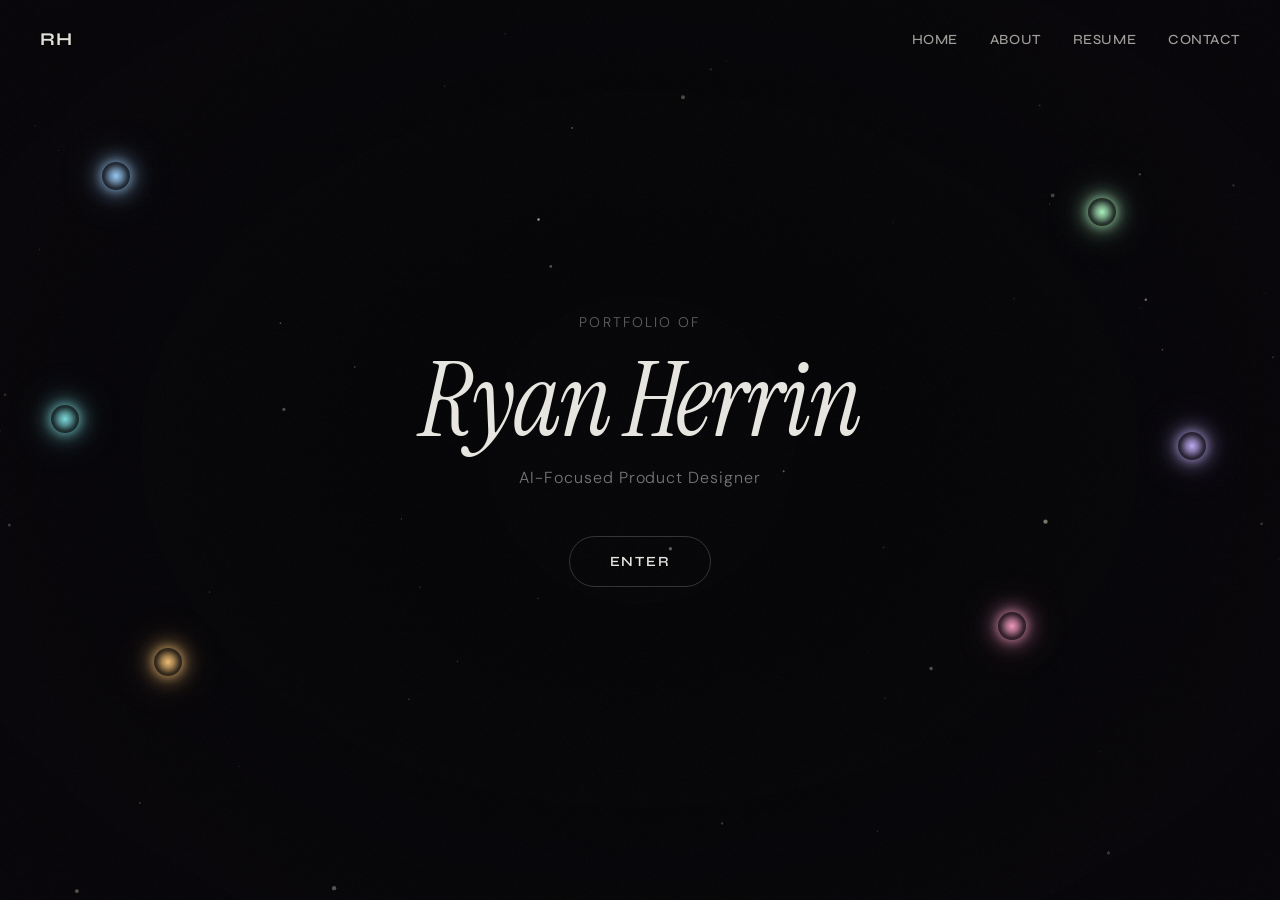
==== commit 90cb40d0: "Rewrite Currents case study with real ADCIRC tidal pipeline content Co-Authored-By: Claude Sonnet 5 " ====
--- a/deep-field/index.html
+++ b/deep-field/index.html
@@ -177,7 +177,7 @@
       </div>
       <div class="project__info">
         <h2 class="project__title">Currents</h2>
-        <p class="project__category">Data Visualization / Web</p>
+        <p class="project__category">Tidal Current Map / Personal</p>
         <button class="project__link" data-case-study="currents.html">View Project</button>
       </div>
     </section>
--- a/deep-field/styles.css
+++ b/deep-field/styles.css
@@ -2259,6 +2259,38 @@
   gap: 14px;
 }
 
+.detail-page__live-link {
+  display: inline-flex;
+  align-items: center;
+  gap: 10px;
+  margin-top: 28px;
+  padding: 12px 22px;
+  border: 1px solid rgba(232, 230, 225, 0.25);
+  border-radius: 999px;
+  font-family: 'Syne', sans-serif;
+  font-weight: 600;
+  font-size: 12px;
+  letter-spacing: 0.14em;
+  text-transform: uppercase;
+  color: rgba(232, 230, 225, 0.85);
+  transition: border-color 0.3s ease, color 0.3s ease, gap 0.3s ease;
+}
+
+.detail-page__live-link:hover {
+  border-color: var(--project-color);
+  color: var(--project-color);
+  gap: 14px;
+}
+
+.detail-page__live-link .detail-page__next-arrow {
+  font-size: 0.85em;
+  transition: transform 0.4s var(--ease-out-expo);
+}
+
+.detail-page__live-link:hover .detail-page__next-arrow {
+  transform: translateX(4px);
+}
+
 .detail-page__kicker {
   margin-top: 80px;
   font-family: 'Syne', sans-serif;
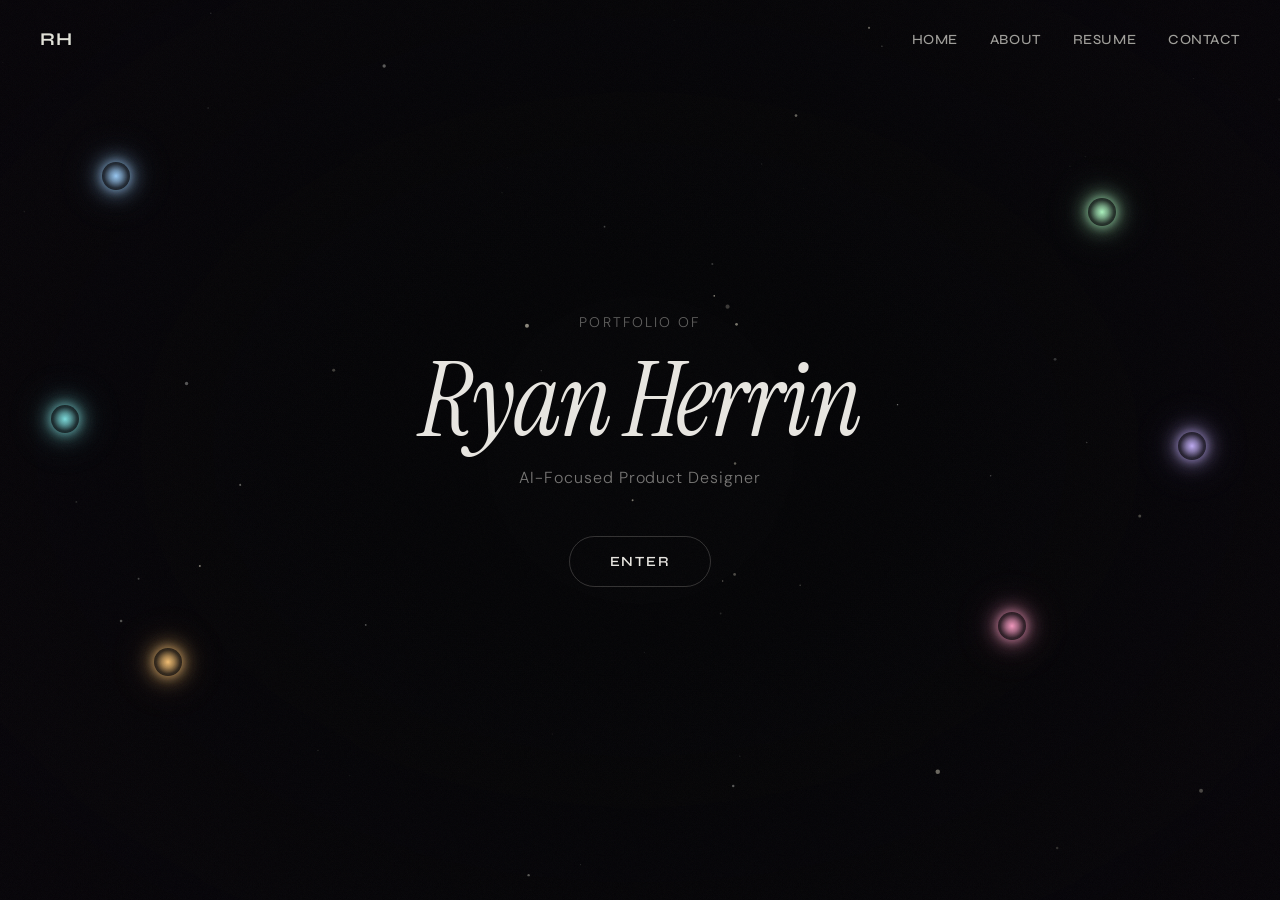
==== commit d43d8eb2: "Add real screenshot to Currents case study and home card Co-Authored-By: Claude Sonnet 5 <noreply@an" ====
--- a/deep-field/index.html
+++ b/deep-field/index.html
@@ -143,34 +143,8 @@
         <div class="preview-mockups">
           <div class="mockup">
             <div class="mockup__bar"><span></span><span></span><span></span></div>
-            <div class="mockup__screen" style="background: linear-gradient(180deg, #040d1a, #0a2540 60%); padding: 0; gap: 0; display: flex; flex-direction: column;">
-              <div class="mock-topbar" style="border-bottom-color: rgba(0,212,170,0.1);">
-                <div class="mock-logo" style="color: #00d4aa;">Currents</div>
-                <div style="display: flex; gap: 12px;">
-                  <div class="mock-nav-item is-active" style="color: #00d4aa;">Explore</div>
-                  <div class="mock-nav-item">Data</div>
-                  <div class="mock-nav-item">About</div>
-                </div>
-              </div>
-              <div class="mock-main" style="flex: 1;">
-                <div class="mock-heading" style="font-size: 14px;">Pacific Ocean Currents</div>
-                <div class="mock-subtext">Real-time thermal data</div>
-                <svg viewBox="0 0 400 100" style="width: 100%; margin-top: 8px;" preserveAspectRatio="none">
-                  <path d="M0,50 Q50,15 100,50 T200,45 T300,55 T400,40" fill="none" stroke="rgba(0,212,170,0.5)" stroke-width="2"/>
-                  <path d="M0,65 Q60,30 120,60 T240,55 T360,65 T400,55" fill="none" stroke="rgba(0,212,170,0.3)" stroke-width="1.5"/>
-                  <path d="M0,35 Q40,60 100,30 T200,40 T300,25 T400,45" fill="none" stroke="rgba(0,180,200,0.35)" stroke-width="1.5"/>
-                  <path d="M0,80 Q70,50 140,75 T280,70 T400,80" fill="none" stroke="rgba(0,212,170,0.2)" stroke-width="1"/>
-                </svg>
-                <div style="display: flex; gap: 16px; margin-top: 6px;">
-                  <div style="display: flex; align-items: center; gap: 4px;"><div style="width: 6px; height: 6px; border-radius: 50%; background: #00d4aa;"></div><span class="mock-subtext">Warm</span></div>
-                  <div style="display: flex; align-items: center; gap: 4px;"><div style="width: 6px; height: 6px; border-radius: 50%; background: #00b4c8;"></div><span class="mock-subtext">Cold</span></div>
-                </div>
-                <div style="display: flex; gap: 8px; margin-top: 8px;">
-                  <div class="mock-stat" style="background: rgba(0,212,170,0.06); border-color: rgba(0,212,170,0.12);"><div class="mock-stat-value" style="color: #00d4aa; font-size: 11px;">23.4&deg;C</div><div class="mock-stat-label">Surface Temp</div></div>
-                  <div class="mock-stat" style="background: rgba(0,180,200,0.06); border-color: rgba(0,180,200,0.12);"><div class="mock-stat-value" style="color: #00b4c8; font-size: 11px;">2.1 m/s</div><div class="mock-stat-label">Flow Speed</div></div>
-                  <div class="mock-stat" style="background: rgba(0,212,170,0.06); border-color: rgba(0,212,170,0.12);"><div class="mock-stat-value" style="color: #00d4aa; font-size: 11px;">NNW</div><div class="mock-stat-label">Direction</div></div>
-                </div>
-              </div>
+            <div class="mockup__screen mockup__screen--frame">
+              <img src="images/currents-live-map.png" alt="Currents — live tidal streamlines and heatmap over Puget Sound" loading="lazy">
             </div>
           </div>
         </div>
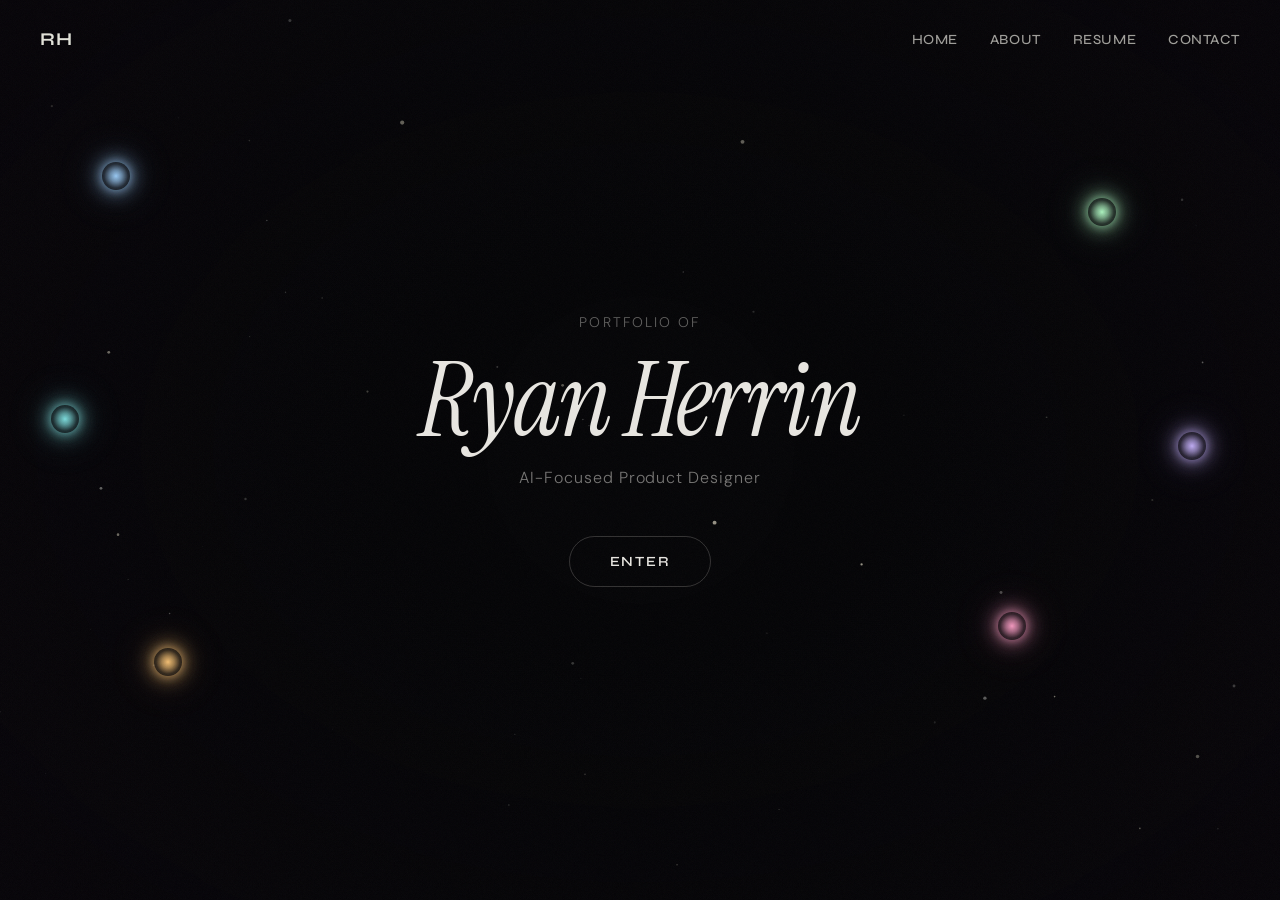
==== commit 31c263a7: "Add headshot photo to About overlay Co-Authored-By: Claude Sonnet 5 <noreply@anthropic.com>" ====
--- a/deep-field/index.html
+++ b/deep-field/index.html
@@ -192,6 +192,7 @@
       </button>
       <h2 class="overlay__title">About</h2>
       <div class="overlay__body">
+        <img class="overlay__photo" src="images/ryan-headshot.jpeg" alt="Ryan Herrin">
         <p>I'm Ryan Herrin, a product designer who ships as much code as Figma files. I'm currently Head of Product Design at Belva, where I built LawGoat, an AI-powered legal platform for law firms.</p>
         <p>I work on complex systems and AI-native interfaces, and the design systems that hold them together. Same standard whether I'm in Figma or in the codebase: clarity and craft.</p>
         <p>Open to product design roles focused on AI, developer tools, and complex software.</p>
--- a/deep-field/styles.css
+++ b/deep-field/styles.css
@@ -1862,6 +1862,15 @@
   margin-bottom: 32px;
 }
 
+.overlay__photo {
+  width: 88px;
+  height: 88px;
+  border-radius: 50%;
+  object-fit: cover;
+  margin-bottom: 24px;
+  border: 1px solid rgba(232, 230, 225, 0.15);
+}
+
 .overlay__body p {
   font-size: 16px;
   line-height: 1.7;
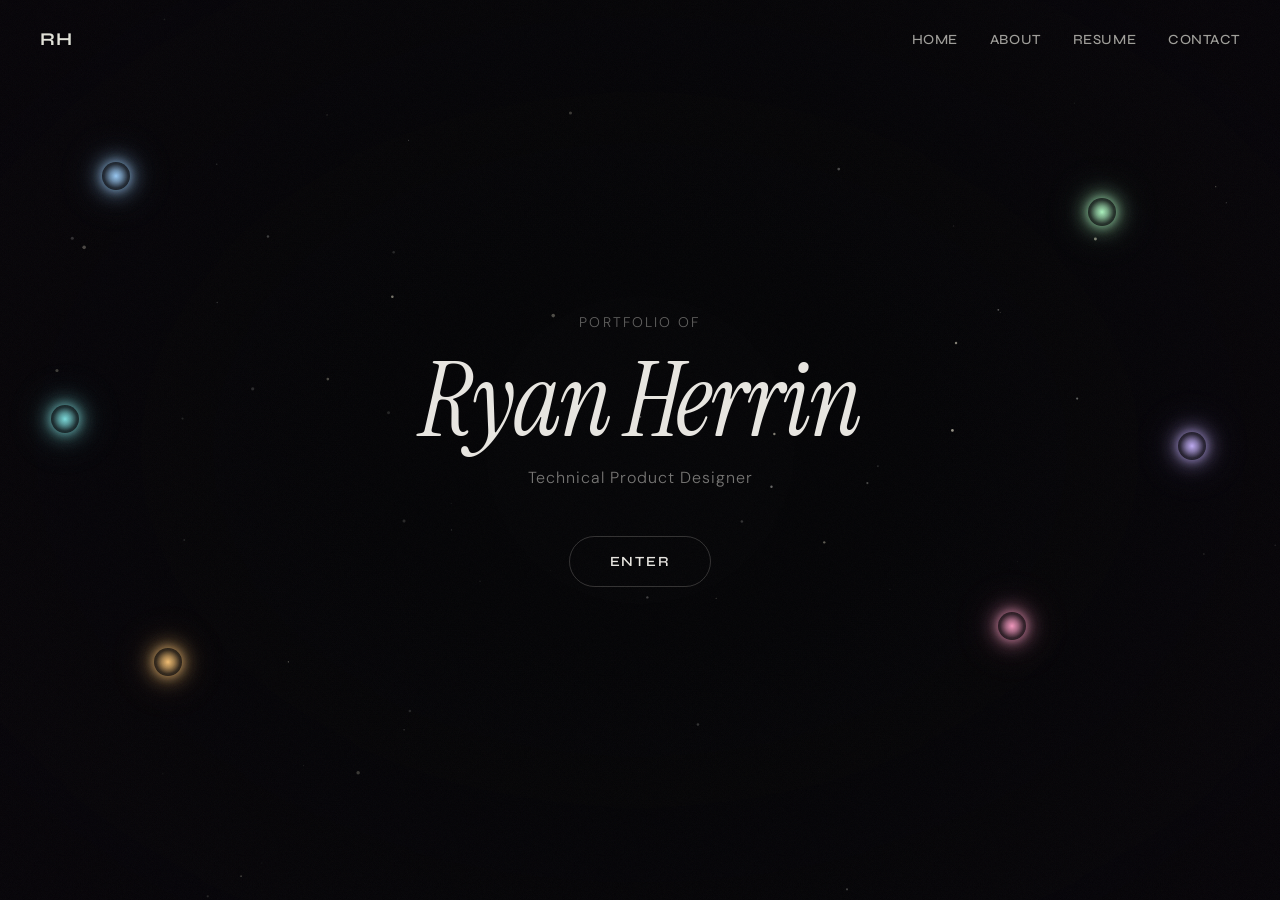
==== commit 9df7c394: "Change landing role to Technical Product Designer Co-Authored-By: Claude Sonnet 5 <noreply@anthropic" ====
--- a/deep-field/index.html
+++ b/deep-field/index.html
@@ -19,7 +19,7 @@
     <div class="landing__inner">
       <p class="landing__pre">Portfolio of</p>
       <h1 class="landing__name">Ryan Herrin</h1>
-      <p class="landing__role">AI-Focused Product Designer</p>
+      <p class="landing__role">Technical Product Designer</p>
       <button class="landing__enter" id="enterBtn">Enter</button>
     </div>
 
--- a/deep-field/styles.css
+++ b/deep-field/styles.css
@@ -451,8 +451,22 @@
 
 .orb-card__body img {
   width: 100%;
+  aspect-ratio: 3 / 2;
+  object-fit: cover;
   border-radius: 8px;
   margin-bottom: 1rem;
+}
+
+.orb-card__body a {
+  color: var(--white);
+  text-decoration: underline;
+  text-underline-offset: 3px;
+  text-decoration-color: rgba(232, 230, 225, 0.35);
+  transition: text-decoration-color 0.25s ease;
+}
+
+.orb-card__body a:hover {
+  text-decoration-color: var(--white);
 }
 
 .orb-card__body .orb-pills {
@@ -2605,6 +2619,147 @@
   color: rgba(232, 230, 225, 0.65);
 }
 
+.pipeline-diagram {
+  margin-top: 44px;
+  padding: 48px clamp(24px, 5vw, 56px);
+  border-radius: 12px;
+  border: 1px solid rgba(232, 230, 225, 0.08);
+  background: rgba(232, 230, 225, 0.02);
+}
+
+.pipeline-diagram__label {
+  font-family: 'Syne', sans-serif;
+  font-weight: 600;
+  font-size: 11px;
+  letter-spacing: 0.2em;
+  text-transform: uppercase;
+  color: var(--project-color);
+  margin-bottom: 40px;
+  text-align: center;
+}
+
+.pipeline-diagram__stage {
+  display: flex;
+  align-items: flex-start;
+  gap: 24px;
+  position: relative;
+  padding-bottom: 36px;
+}
+
+.pipeline-diagram__stage:last-child {
+  padding-bottom: 0;
+}
+
+.pipeline-diagram__stage:not(:last-child)::before {
+  content: "";
+  position: absolute;
+  left: 27px;
+  top: 56px;
+  bottom: 0;
+  width: 1px;
+  background: rgba(232, 230, 225, 0.12);
+}
+
+.pipeline-diagram__icon {
+  width: 56px;
+  height: 56px;
+  border-radius: 50%;
+  border: 1px solid var(--project-color);
+  opacity: 0.9;
+  background: rgba(232, 230, 225, 0.03);
+  display: flex;
+  align-items: center;
+  justify-content: center;
+  flex-shrink: 0;
+}
+
+.pipeline-diagram__icon svg {
+  width: 24px;
+  height: 24px;
+  stroke: var(--project-color);
+  fill: none;
+  stroke-width: 1.5;
+}
+
+.pipeline-diagram__num {
+  font-family: 'Syne', sans-serif;
+  font-weight: 600;
+  font-size: 11px;
+  letter-spacing: 0.1em;
+  color: var(--project-color);
+  opacity: 0.75;
+  margin-bottom: 6px;
+}
+
+.pipeline-diagram__title {
+  font-family: 'Syne', sans-serif;
+  font-weight: 700;
+  font-size: 18px;
+  margin-bottom: 8px;
+  color: #f2f0eb;
+}
+
+.pipeline-diagram__desc {
+  font-size: 14.5px;
+  line-height: 1.6;
+  color: rgba(232, 230, 225, 0.6);
+  max-width: 520px;
+  margin-bottom: 12px;
+}
+
+.pipeline-diagram__tag {
+  display: inline-block;
+  padding: 5px 12px;
+  border-radius: 999px;
+  border: 1px solid rgba(232, 230, 225, 0.16);
+  font-family: 'DM Sans', monospace;
+  font-size: 12px;
+  color: var(--project-color);
+}
+
+.pipeline-diagram__footnote {
+  margin-top: 8px;
+  padding-top: 32px;
+  border-top: 1px solid rgba(232, 230, 225, 0.08);
+  text-align: center;
+  font-size: 13.5px;
+  color: rgba(232, 230, 225, 0.45);
+}
+
+.pipeline-diagram__footnote strong {
+  color: rgba(232, 230, 225, 0.75);
+  font-weight: 500;
+}
+
+@media (max-width: 640px) {
+  .pipeline-diagram {
+    padding: 36px 20px;
+  }
+
+  .pipeline-diagram__icon {
+    width: 44px;
+    height: 44px;
+  }
+
+  .pipeline-diagram__icon svg {
+    width: 20px;
+    height: 20px;
+  }
+
+  .pipeline-diagram__stage:not(:last-child)::before {
+    left: 21px;
+    top: 48px;
+  }
+
+  .pipeline-diagram__title {
+    font-size: 16px;
+  }
+
+  .pipeline-diagram__desc {
+    font-size: 13.5px;
+  }
+}
+
 .detail-page__quote {
   margin: 160px auto;
   max-width: 820px;
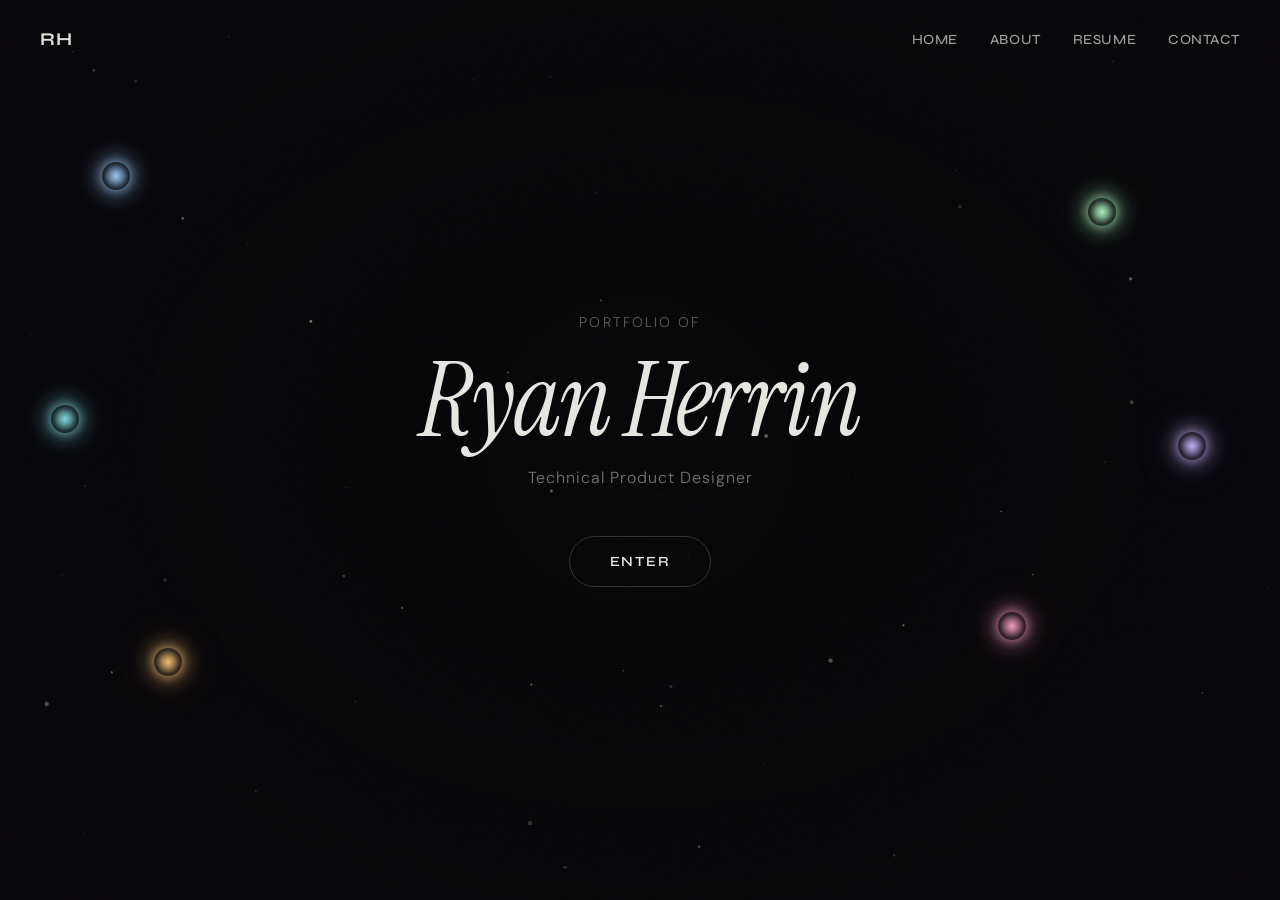
==== commit c5a2346e: "Add RH favicon across all pages Co-Authored-By: Claude Sonnet 5 <noreply@anthropic.com>" ====
--- a/deep-field/index.html
+++ b/deep-field/index.html
@@ -7,6 +7,7 @@
   <link rel="preconnect" href="https://fonts.googleapis.com">
   <link rel="preconnect" href="https://fonts.gstatic.com" crossorigin>
   <link href="https://fonts.googleapis.com/css2?family=DM+Sans:wght@300;400&family=Instrument+Serif:ital@1&family=Syne:wght@500;600;700&display=swap" rel="stylesheet">
+  <link rel="icon" type="image/svg+xml" href="favicon.svg">
   <link rel="stylesheet" href="styles.css">
 </head>
 <body>
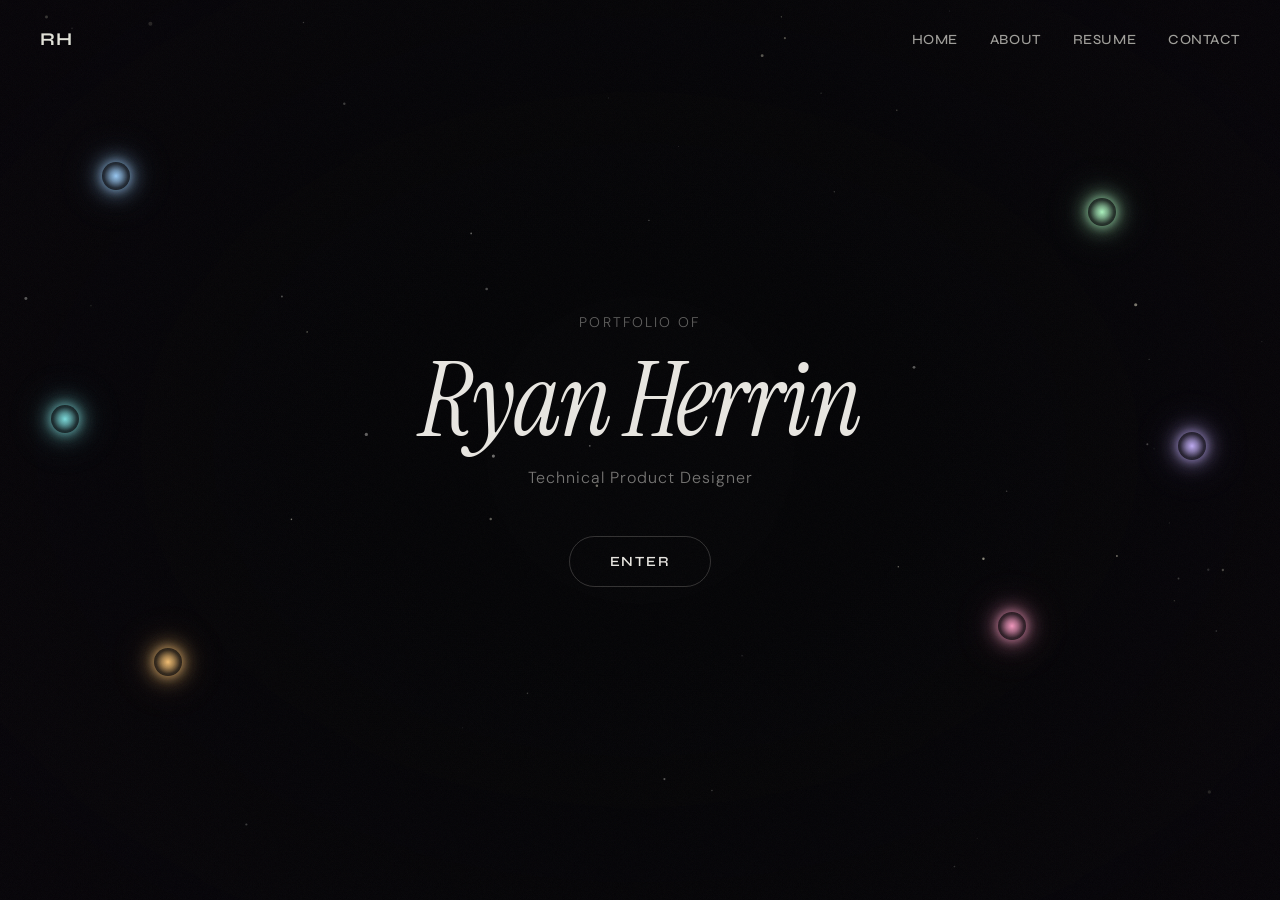
==== commit 49e9258c: "Rename home page title to Ryan's Portfolio Co-Authored-By: Claude Sonnet 5 <noreply@anthropic.com>" ====
--- a/deep-field/index.html
+++ b/deep-field/index.html
@@ -3,7 +3,7 @@
 <head>
   <meta charset="UTF-8">
   <meta name="viewport" content="width=device-width, initial-scale=1.0">
-  <title>Ryan Herrin — Deep Field</title>
+  <title>Ryan's Portfolio</title>
   <link rel="preconnect" href="https://fonts.googleapis.com">
   <link rel="preconnect" href="https://fonts.gstatic.com" crossorigin>
   <link href="https://fonts.googleapis.com/css2?family=DM+Sans:wght@300;400&family=Instrument+Serif:ital@1&family=Syne:wght@500;600;700&display=swap" rel="stylesheet">
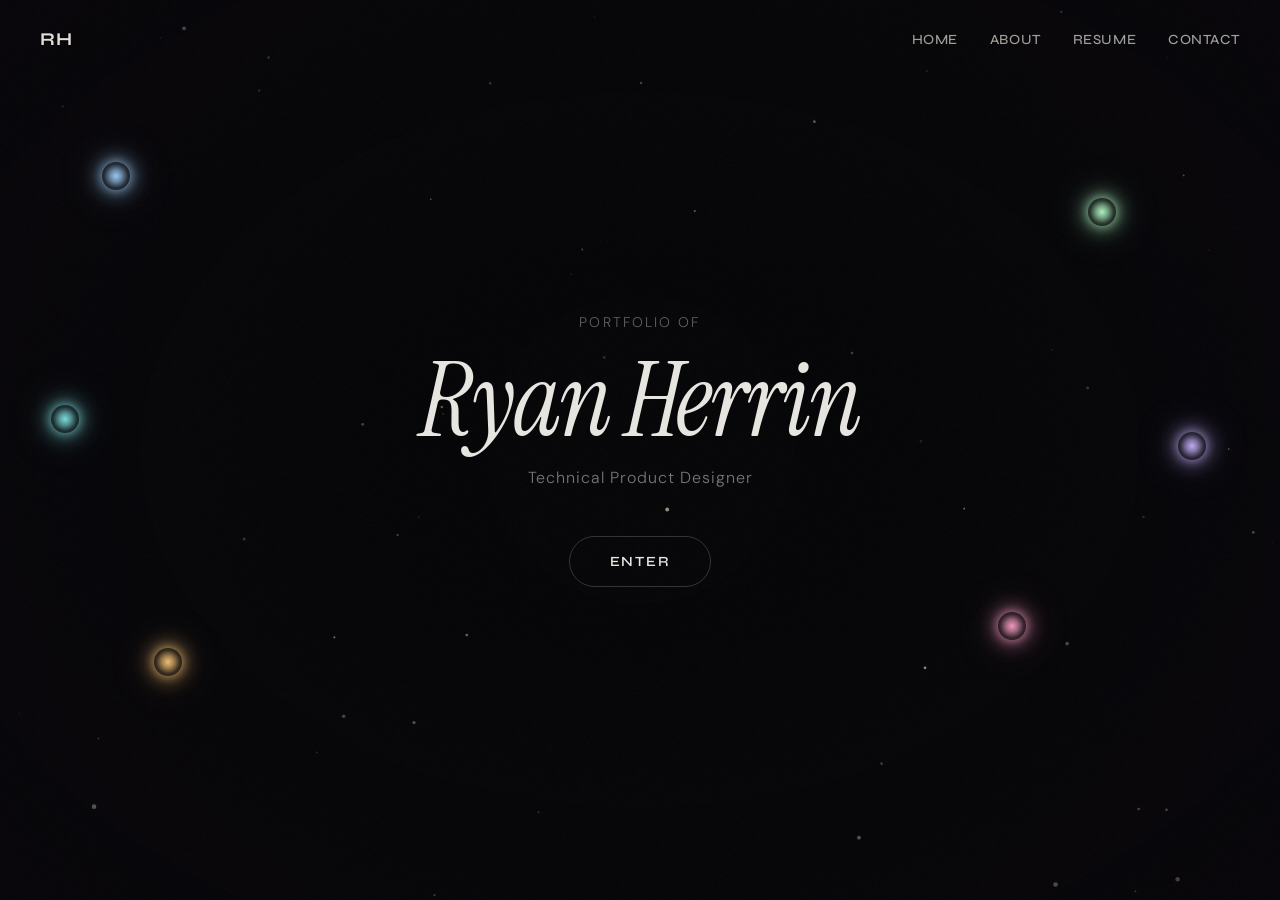
==== commit b95d83ae: "Serve clean URLs (no .html) via Vercel, update internal links Co-Authored-By: Claude Sonnet 5 <norep" ====
--- a/deep-field/index.html
+++ b/deep-field/index.html
@@ -115,7 +115,7 @@
       <div class="project__info">
         <h2 class="project__title">LawGoat</h2>
         <p class="project__category">Product Design / AI — Belva</p>
-        <button class="project__link" data-case-study="lawgoat.html">View Project</button>
+        <button class="project__link" data-case-study="/lawgoat">View Project</button>
       </div>
     </section>
 
@@ -134,7 +134,7 @@
       <div class="project__info">
         <h2 class="project__title">VMware</h2>
         <p class="project__category">Search UX / Enterprise Cloud</p>
-        <button class="project__link" data-case-study="vmware.html">View Project</button>
+        <button class="project__link" data-case-study="/vmware">View Project</button>
       </div>
     </section>
 
@@ -153,7 +153,7 @@
       <div class="project__info">
         <h2 class="project__title">Currents</h2>
         <p class="project__category">Tidal Current Map / Personal</p>
-        <button class="project__link" data-case-study="currents.html">View Project</button>
+        <button class="project__link" data-case-study="/currents">View Project</button>
       </div>
     </section>
 
@@ -172,7 +172,7 @@
       <div class="project__info">
         <h2 class="project__title">Windows 95 Rebuilt</h2>
         <p class="project__category">Interactive OS / Personal</p>
-        <button class="project__link" data-case-study="ms95.html">View Project</button>
+        <button class="project__link" data-case-study="/ms95">View Project</button>
       </div>
     </section>
 
